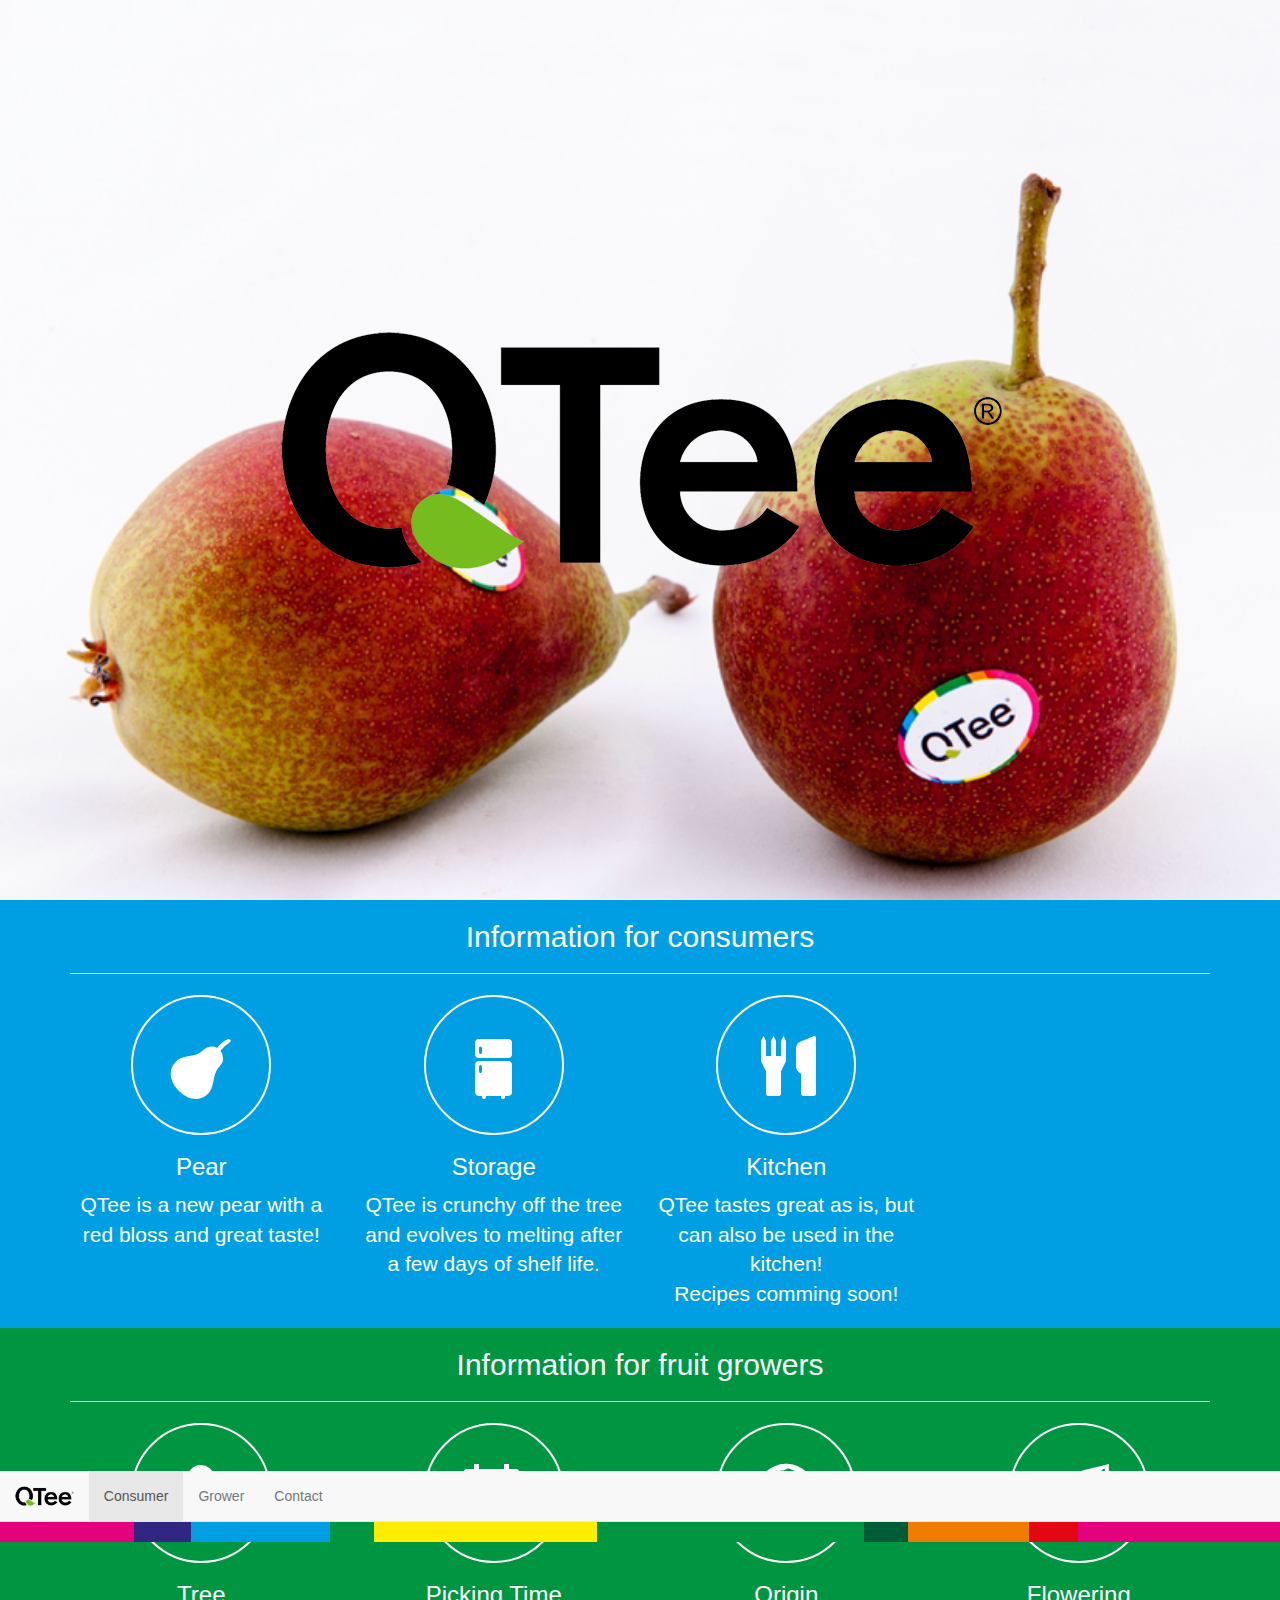
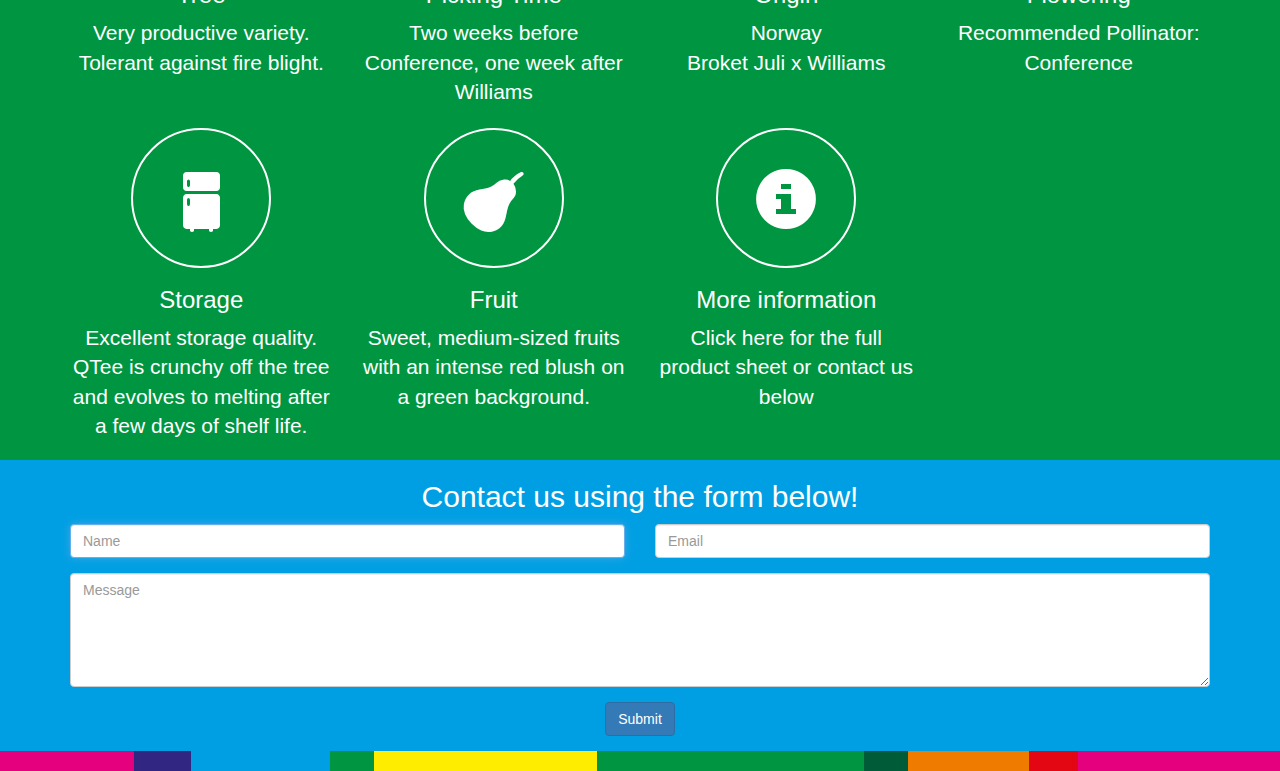
==== test/index.html @ e8cf4b95 "New site test" ====
<!DOCTYPE html>
<html lang="en">
<head>
	<meta charset="utf-8">
	<meta http-equiv="X-UA-Compatible" content="IE=edge">
	<meta name="viewport" content="width=device-width, initial-scale=1">
	<title>QTee</title>

	<!-- Bootstrap -->
	<link href="assets/bootstrap/dist/css/bootstrap.min.css" rel="stylesheet">
	
	<link rel="stylesheet" href="assets/whhg-font/css/whhg.css">
	<link href="assets/css/test.css" rel="stylesheet">

	<!-- HTML5 shim and Respond.js for IE8 support of HTML5 elements and media queries -->
	<!-- WARNING: Respond.js doesn't work if you view the page via file:// -->
	<!--[if lt IE 9]>
	<script src="https://oss.maxcdn.com/html5shiv/3.7.2/html5shiv.min.js"></script>
	<script src="https://oss.maxcdn.com/respond/1.4.2/respond.min.js"></script>
	<![endif]-->
</head>
<body>
  
    <div class="container-fluid">
		<div class="row">
			<nav class="navbar navbar-default navbar-fixed-top" role="navigation">
				<div class="container-fluid">
					<div class="navbar-header">
						<button type="button" class="navbar-toggle collapsed" data-toggle="collapse" data-target="#bs-example-navbar-collapse-1">
							<span class="sr-only">Toggle navigation</span>
							<span class="icon-bar"></span>
							<span class="icon-bar"></span>
							<span class="icon-bar"></span>
						</button>
						<a class="navbar-brand" href="#">
							<img alt="Brand" height="20" src="assets/img/logo-small.png">
						</a>
					</div>
					<div class="collapse navbar-collapse" id="bs-example-navbar-collapse-1">
						<ul class="nav navbar-nav">
							<li class="active"><a href="#Consumer">Consumer<span class="sr-only">(current)</span></a></li>
							<li><a href="#Grower">Grower</a></li>
							<li><a href="#contact">Contact</a></li>
						</ul>
					<div>
				</div>
			</nav>
		</div>
	</div>
	
	<div class="qtee-colors top navbar-fixed-top"></div>
	
	<!-- HOME Section -->
	<div id="home" class="home">
		<div class="text-vcenter">
			<img src="assets/img/logo-med.png" id="qtee-logo" class="img-responsive" alt="Responsive image">
			<!--<h3>lorem ipsum</h3>-->
			<!--<a href="#about" class="btn btn-default btn-lg">Continue</a>-->
		</div>
	</div>
	<!-- /HOME Section -->
	
	<!-- CONSUMER Section -->
	<div id="Consumer" class="pad-section">
		<div class="container">
			<h2 class="text-center">Information for consumers</h2> <hr>
			<div class="row text-center">
				<div class="col-sm-3 col-xs-6">
					<i class="glyphicon icon-pear"></i>
					<h3>Pear</h3>
					<p class="lead">
						QTee is a new pear with a red bloss and great taste!
					</p>
				</div>
				<div class="col-sm-3 col-xs-6">
					<i class="glyphicon icon-fridge"></i>
					<h3>Storage</h3>
					<p class="lead">
						QTee is crunchy off the tree and evolves to melting after a few days of shelf life.
					</p>
				</div>
				<div class="col-sm-3 col-xs-6">
					<i class="glyphicon glyphicon-cutlery"></i>
					<h3>Kitchen</h3>
					<p class="lead">
						QTee tastes great as is, but can also be used in the kitchen!<br>
						Recipes comming soon!
					</p>
				</div>
			</div>
		</div>
	</div>

	<!-- /CONSUMER Section -->
	
	<!-- GROWER Section -->
	<div id="Grower" class="pad-section">
		<div class="container">
			<h2 class="text-center">Information for fruit growers</h2> <hr>
			<div class="row text-center">
				<div class="col-sm-3 col-xs-6">
					<i class="glyphicon glyphicon-tree-deciduous"></i>
					<h3>Tree</h3>
					<p class="lead">
						Very productive variety.<br>
						Tolerant against fire blight.
					</p>
				</div>
				<div class="col-sm-3 col-xs-6">
					<i class="glyphicon glyphicon-calendar"></i>
					<h3>Picking Time</h3>
					<p class="lead">Two weeks before Conference, one week after Williams</p>
				</div>
				<div class="col-sm-3 col-xs-6">
					<i class="glyphicon glyphicon-globe"></i>
					<h3>Origin</h3>
					<p class="lead">Norway<br>Broket Juli x Williams</p>		
				</div>
				<div class="col-sm-3 col-xs-6">
					<i class="glyphicon glyphicon-leaf"></i>
					<h3>Flowering</h3>
					<p class="lead">Recommended Pollinator: Conference</p>
				</div>
			</div>
			<div class="row text-center">
				<div class="col-sm-3 col-xs-6">
					<i class="glyphicon icon-fridge"></i>
					<h3>Storage</h3>
					<p class="lead">
						Excellent storage quality.<br>
						QTee is crunchy off the tree and evolves to melting after a few days of shelf life.
					</p>
				</div>
				<div class="col-sm-3 col-xs-6">
					<i class="glyphicon icon-pear"></i>
					<h3>Fruit</h3>
					<p class="lead">
						Sweet, medium-sized fruits with an intense red blush on a green background.
					</p>
				</div>
				<a class="link" href="http://www.abcz-group.com/en/trans/catalogue/fichiers-joints/3261-celina-pear-early-red-blushed-variety-carolus-grard.pdf">
				<div class="col-sm-3 col-xs-6">
					<i class="glyphicon glyphicon-info-sign"></i>
					<h3>More information</h3>
					<p class="lead">
						Click here for the full product sheet or contact us below	
					</p>
				</div>
				</a>
			</div>
		</div>
	</div>
	<!-- /GROWER Section -->
	
	<!-- CONTACT Section -->
	<div id="contact" class="pad-section">
		<div class="container">
			<h2 class="text-center">Contact us using the form below!</h2>
			<div class="row">
				<div class="col-sm-12 text-center">
				</div>
			</div>
			<div class="row">
				<div class="col-sm-6 form-group">
					<input class="form-control" id="name" name="name" placeholder="Name" type="text" required autofocus />
				</div>
				<div class="col-sm-6 form-group" >
					<input class="form-control" id="email" name="email" placeholder="Email" type="email" required />
				</div>
			</div>
			<div class="row">
				<div class="col-sm-12 text-center form-group">
					<textarea class="form-control" id="message" name="message" placeholder="Message" rows="5"></textarea>
				</div>	
			</div>
			<div class="row">
				<div class="col-md-12 text-center form-group">
					<button class="btn btn-primary" type="submit">Submit</button>
				</div>
			</div>
		</div>
	</div>
	<!-- /CONTACT Section -->

	
	<div class="qtee-colors"></div>
	<!-- jQuery (necessary for Bootstrap's JavaScript plugins) -->
	<script src="https://ajax.googleapis.com/ajax/libs/jquery/1.11.1/jquery.min.js"></script>
	<!-- Include all compiled plugins (below), or include individual files as needed -->
	<script src="assets/bootstrap/dist/js/bootstrap.min.js"></script>
</body>
</html>
---- test/assets/whhg-font/css/whhg.css ----
@font-face {
    font-family: 'WebHostingHub-Glyphs';
    src: url('../font/webhostinghub-glyphs.eot');
    src: url('../font/webhostinghub-glyphs.eot?#iefix') format('embedded-opentype'),
         url('../font/webhostinghub-glyphs.ttf') format('truetype');
    font-weight: normal;
    font-style: normal;
    -moz-font-feature-settings: "calt=0,liga=0";
}
[class^="icon-"], [class*=" icon-"] {font-family:'WebHostingHub-Glyphs';background:none;width:auto;height:auto;font-style:normal}
.icon-aaabattery:before{content:'\f413'}
.icon-abacus:before{content:'\f261'}
.icon-accountfilter:before{content:'\f05e'}
.icon-acsource:before{content:'\f3ea'}
.icon-addfriend:before{content:'\f3da'}
.icon-address:before{content:'\f08f'}
.icon-addshape:before{content:'\f1fd'}
.icon-addtocart:before{content:'\f394'}
.icon-addtolist:before{content:'\f2ac'}
.icon-adjust:before{content:'\f484'}
.icon-adobe:before{content:'\f1c9'}
.icon-ads-bilboard:before{content:'\f082'}
.icon-affiliate:before{content:'\f01e'}
.icon-ajax:before{content:'\f06f'}
.icon-alarm:before{content:'\f233'}
.icon-alarmalt:before{content:'\f23d'}
.icon-album-cover:before{content:'\f19f'}
.icon-alertalt:before{content:'\f2b4'}
.icon-alertpay:before{content:'\f269'}
.icon-algorhythm:before{content:'\f0b8'}
.icon-alienship:before{content:'\f41f'}
.icon-alienware:before{content:'\f3be'}
.icon-align-center:before{content:'\f1d9'}
.icon-align-justify:before{content:'\f1da'}
.icon-align-left:before{content:'\f1d7'}
.icon-align-right:before{content:'\f1d8'}
.icon-alignbottomedge:before{content:'\f1d3'}
.icon-alignhorizontalcenter:before{content:'\f1d2'}
.icon-alignleftedge:before{content:'\f1d6'}
.icon-alignrightedge:before{content:'\f1d5'}
.icon-aligntopedge:before{content:'\f1d4'}
.icon-alignverticalcenter:before{content:'\f1d1'}
.icon-amd:before{content:'\f020'}
.icon-analogdown:before{content:'\f2cb'}
.icon-analogleft:before{content:'\f2c8'}
.icon-analogright:before{content:'\f2c9'}
.icon-analogup:before{content:'\f2ca'}
.icon-analytics-piechart:before{content:'\f000'}
.icon-analyticsalt-piechartalt:before{content:'\f001'}
.icon-anchor-port:before{content:'\f21d'}
.icon-android:before{content:'\f12a'}
.icon-angrybirds:before{content:'\f3c1'}
.icon-antenna:before{content:'\f3ec'}
.icon-apache-feather:before{content:'\f056'}
.icon-aperture:before{content:'\f356'}
.icon-appointment-agenda:before{content:'\f26c'}
.icon-archive:before{content:'\f171'}
.icon-arrow-down:before{content:'\f2fe'}
.icon-arrow-left:before{content:'\f305'}
.icon-arrow-right:before{content:'\f304'}
.icon-arrow-up:before{content:'\f301'}
.icon-asterisk:before{content:'\f317'}
.icon-asteriskalt:before{content:'\002a'}
.icon-at:before{content:'\40'}
.icon-atari:before{content:'\f3b9'}
.icon-authentication-keyalt:before{content:'\f051'}
.icon-automobile-car:before{content:'\f239'}
.icon-autorespond:before{content:'\f08e'}
.icon-avatar:before{content:'\f15a'}
.icon-avataralt:before{content:'\f161'}
.icon-avengers:before{content:'\f342'}
.icon-awstats:before{content:'\f04c'}
.icon-axe:before{content:'\f2ef'}
.icon-backup-vault:before{content:'\f004'}
.icon-backupalt-vaultalt:before{content:'\f005'}
.icon-backupwizard:before{content:'\f05f'}
.icon-backward:before{content:'\f183'}
.icon-bag:before{content:'\f234'}
.icon-baloon:before{content:'\f405'}
.icon-ban-circle:before{content:'\f313'}
.icon-banana:before{content:'\f3f4'}
.icon-bandwidth:before{content:'\f006'}
.icon-bank:before{content:'\f262'}
.icon-barchart:before{content:'\f02f'}
.icon-barchartalt:before{content:'\f07d'}
.icon-barcode:before{content:'\f276'}
.icon-basecamp:before{content:'\f160'}
.icon-basketball:before{content:'\f2e9'}
.icon-bat:before{content:'\f3d3'}
.icon-batman:before{content:'\f348'}
.icon-batteryaltcharging:before{content:'\f104'}
.icon-batteryaltfull:before{content:'\f101'}
.icon-batteryaltsixty:before{content:'\f102'}
.icon-batteryaltthird:before{content:'\f103'}
.icon-batterycharged:before{content:'\f0f4'}
.icon-batterycharging:before{content:'\f0f3'}
.icon-batteryeighty:before{content:'\f0f9'}
.icon-batteryempty:before{content:'\f0f5'}
.icon-batteryforty:before{content:'\f0f7'}
.icon-batteryfull:before{content:'\f0fa'}
.icon-batterysixty:before{content:'\f0f8'}
.icon-batterytwenty:before{content:'\f0f6'}
.icon-bed:before{content:'\f2b9'}
.icon-beer:before{content:'\f244'}
.icon-bell:before{content:'\2407'}
.icon-bigger:before{content:'\f30a'}
.icon-bill:before{content:'\f278'}
.icon-binary:before{content:'\f087'}
.icon-binoculars-searchalt:before{content:'\f2a0'}
.icon-birdhouse:before{content:'\f390'}
.icon-birthday:before{content:'\f36b'}
.icon-bishop:before{content:'\f2f9'}
.icon-blackberry:before{content:'\f421'}
.icon-blankstare:before{content:'\f13e'}
.icon-blogger-blog:before{content:'\f167'}
.icon-bluetooth:before{content:'\f12b'}
.icon-bluetoothconnected:before{content:'\f386'}
.icon-boardgame:before{content:'\f2d9'}
.icon-boat:before{content:'\f21a'}
.icon-bold:before{content:'\f1f4'}
.icon-bomb:before{content:'\f2dc'}
.icon-bone:before{content:'\f35f'}
.icon-book:before{content:'\f1ba'}
.icon-bookmark:before{content:'\f143'}
.icon-boombox:before{content:'\f195'}
.icon-bottle:before{content:'\f361'}
.icon-bow:before{content:'\f2ee'}
.icon-bowling:before{content:'\f2f3'}
.icon-bowlingpins:before{content:'\f3d2'}
.icon-bowtie:before{content:'\f37f'}
.icon-boxtrapper-mousetrap:before{content:'\f046'}
.icon-braces:before{content:'\f0b4'}
.icon-braille0:before{content:'\f44b'}
.icon-braille1:before{content:'\f44c'}
.icon-braille2:before{content:'\f44d'}
.icon-braille3:before{content:'\f44e'}
.icon-braille4:before{content:'\f44f'}
.icon-braille5:before{content:'\f450'}
.icon-braille6:before{content:'\f451'}
.icon-braille7:before{content:'\f452'}
.icon-braille8:before{content:'\f453'}
.icon-braille9:before{content:'\f454'}
.icon-braillea:before{content:'\f431'}
.icon-brailleb:before{content:'\f432'}
.icon-braillec:before{content:'\f433'}
.icon-brailled:before{content:'\f434'}
.icon-braillee:before{content:'\f435'}
.icon-braillef:before{content:'\f436'}
.icon-brailleg:before{content:'\f437'}
.icon-brailleh:before{content:'\f438'}
.icon-braillei:before{content:'\f439'}
.icon-braillej:before{content:'\f43a'}
.icon-braillek:before{content:'\f43b'}
.icon-braillel:before{content:'\f43c'}
.icon-braillem:before{content:'\f43d'}
.icon-braillen:before{content:'\f43e'}
.icon-brailleo:before{content:'\f43f'}
.icon-braillep:before{content:'\f440'}
.icon-brailleq:before{content:'\f441'}
.icon-brailler:before{content:'\f442'}
.icon-brailles:before{content:'\f443'}
.icon-braillespace:before{content:'\f455'}
.icon-braillet:before{content:'\f444'}
.icon-brailleu:before{content:'\f445'}
.icon-braillev:before{content:'\f446'}
.icon-braillew:before{content:'\f447'}
.icon-braillex:before{content:'\f448'}
.icon-brailley:before{content:'\f449'}
.icon-braillez:before{content:'\f44a'}
.icon-brain:before{content:'\f3e3'}
.icon-bread:before{content:'\f42f'}
.icon-breakable:before{content:'\f41c'}
.icon-briefcase:before{content:'\f25e'}
.icon-briefcasethree:before{content:'\f25f'}
.icon-briefcasetwo:before{content:'\f0a2'}
.icon-brightness:before{content:'\f10a'}
.icon-brightnessfull:before{content:'\f10b'}
.icon-brightnesshalf:before{content:'\f10c'}
.icon-broom:before{content:'\f40a'}
.icon-browser:before{content:'\f159'}
.icon-brush:before{content:'\f1b8'}
.icon-bucket:before{content:'\f1b5'}
.icon-bug:before{content:'\f0a7'}
.icon-bullhorn:before{content:'\f287'}
.icon-bus:before{content:'\f241'}
.icon-businesscardalt:before{content:'\f137'}
.icon-buttona:before{content:'\f2bf'}
.icon-buttonb:before{content:'\f2c0'}
.icon-buttonx:before{content:'\f2c1'}
.icon-buttony:before{content:'\f2c2'}
.icon-cactus-desert:before{content:'\f22c'}
.icon-calculator:before{content:'\f258'}
.icon-calculatoralt:before{content:'\f265'}
.icon-calendar:before{content:'\f20f'}
.icon-calendaralt-cronjobs:before{content:'\f0a1'}
.icon-camera:before{content:'\f19b'}
.icon-candle:before{content:'\f29a'}
.icon-candy:before{content:'\f42d'}
.icon-candycane:before{content:'\f37d'}
.icon-cannon:before{content:'\f401'}
.icon-canvas:before{content:'\f1c8'}
.icon-canvasrulers:before{content:'\f205'}
.icon-capacitator:before{content:'\f3e8'}
.icon-capslock:before{content:'\21ea'}
.icon-captainamerica:before{content:'\f341'}
.icon-carrot:before{content:'\f3f2'}
.icon-cashregister:before{content:'\f26e'}
.icon-cassette:before{content:'\f377'}
.icon-cd-dvd:before{content:'\f0cd'}
.icon-certificate:before{content:'\f277'}
.icon-certificatealt:before{content:'\f058'}
.icon-certificatethree:before{content:'\f059'}
.icon-cgi:before{content:'\f086'}
.icon-cgicenter:before{content:'\f079'}
.icon-chair:before{content:'\2441'}
.icon-chat:before{content:'\f162'}
.icon-check:before{content:'\f310'}
.icon-checkboxalt:before{content:'\f311'}
.icon-checkin:before{content:'\f223'}
.icon-checkinalt:before{content:'\f227'}
.icon-chef:before{content:'\f3ce'}
.icon-cherry:before{content:'\f35d'}
.icon-chevron-down:before{content:'\f48b'}
.icon-chevron-left:before{content:'\f489'}
.icon-chevron-right:before{content:'\f488'}
.icon-chevron-up:before{content:'\f48a'}
.icon-chevrons:before{content:'\f0b5'}
.icon-chicken:before{content:'\f359'}
.icon-chocolate:before{content:'\f367'}
.icon-christiancross:before{content:'\f40f'}
.icon-christmastree:before{content:'\f37b'}
.icon-chrome:before{content:'\f14e'}
.icon-cigarette:before{content:'\f229'}
.icon-circle-arrow-down:before{content:'\f475'}
.icon-circle-arrow-left:before{content:'\f472'}
.icon-circle-arrow-right:before{content:'\f473'}
.icon-circle-arrow-up:before{content:'\f474'}
.icon-circleadd:before{content:'\f0d1'}
.icon-circledelete:before{content:'\f0d2'}
.icon-circledown:before{content:'\f3c7'}
.icon-circleleft:before{content:'\f3c6'}
.icon-circleright:before{content:'\f3c9'}
.icon-circleselect:before{content:'\f0d3'}
.icon-circleselection:before{content:'\f1b1'}
.icon-circleup:before{content:'\f3c8'}
.icon-clearformatting:before{content:'\f1e7'}
.icon-clipboard-paste:before{content:'\f0cb'}
.icon-clockalt-timealt:before{content:'\f22b'}
.icon-closetab:before{content:'\f170'}
.icon-closewindow:before{content:'\f16e'}
.icon-cloud:before{content:'\f0b9'}
.icon-clouddownload:before{content:'\f0bb'}
.icon-cloudhosting:before{content:'\f007'}
.icon-cloudsync:before{content:'\f0bc'}
.icon-cloudupload:before{content:'\f0ba'}
.icon-clubs:before{content:'\f2f6'}
.icon-cmd:before{content:'\f33a'}
.icon-cms:before{content:'\f036'}
.icon-cmsmadesimple:before{content:'\f0b0'}
.icon-codeigniter:before{content:'\f077'}
.icon-coffee:before{content:'\f235'}
.icon-coffeebean:before{content:'\f366'}
.icon-cog:before{content:'\f00f'}
.icon-colocation:before{content:'\f024'}
.icon-colocationalt:before{content:'\f023'}
.icon-colors:before{content:'\f1e6'}
.icon-comment:before{content:'\f12c'}
.icon-commentout:before{content:'\f080'}
.icon-commentround:before{content:'\f155'}
.icon-commentroundempty:before{content:'\f156'}
.icon-commentroundtyping:before{content:'\f157'}
.icon-commentroundtypingempty:before{content:'\f158'}
.icon-commenttyping:before{content:'\f12d'}
.icon-compass:before{content:'\263c'}
.icon-concretefive:before{content:'\f0af'}
.icon-contact-businesscard:before{content:'\f040'}
.icon-controllernes:before{content:'\f2d2'}
.icon-controllerps:before{content:'\f2d1'}
.icon-controllersnes:before{content:'\f2d3'}
.icon-controlpanel:before{content:'\f008'}
.icon-controlpanelalt:before{content:'\f009'}
.icon-cooling:before{content:'\f00a'}
.icon-coppermine:before{content:'\f0a4'}
.icon-copy:before{content:'\f0c9'}
.icon-copyright:before{content:'\00a9'}
.icon-coupon:before{content:'\f254'}
.icon-cpanel:before{content:'\f072'}
.icon-cplusplus:before{content:'\f0b1'}
.icon-cpu-processor:before{content:'\f002'}
.icon-cpualt-processoralt:before{content:'\f003'}
.icon-crayon:before{content:'\f383'}
.icon-createfile:before{content:'\f0c6'}
.icon-createfolder:before{content:'\f0da'}
.icon-creativecommons:before{content:'\f1fc'}
.icon-creditcard:before{content:'\f279'}
.icon-cricket:before{content:'\f418'}
.icon-croisant:before{content:'\f29f'}
.icon-crop:before{content:'\f1af'}
.icon-crown:before{content:'\f28f'}
.icon-csharp:before{content:'\f0b2'}
.icon-cssthree:before{content:'\f06a'}
.icon-cup-coffeealt:before{content:'\f24b'}
.icon-cupcake:before{content:'\f35b'}
.icon-curling:before{content:'\f3d7'}
.icon-cursor:before{content:'\f0dc'}
.icon-cut-scissors:before{content:'\f0ca'}
.icon-dagger:before{content:'\2020'}
.icon-danger:before{content:'\f415'}
.icon-dart:before{content:'\f3d4'}
.icon-darthvader:before{content:'\f34a'}
.icon-database:before{content:'\f00b'}
.icon-databaseadd:before{content:'\f00c'}
.icon-databasedelete:before{content:'\f00d'}
.icon-davidstar:before{content:'\f40e'}
.icon-dcsource:before{content:'\f3e9'}
.icon-dedicatedserver:before{content:'\f00e'}
.icon-deletefile:before{content:'\f0c7'}
.icon-deletefolder:before{content:'\f0db'}
.icon-delicious:before{content:'\f152'}
.icon-designcontest:before{content:'\f351'}
.icon-desklamp:before{content:'\f412'}
.icon-dialpad:before{content:'\f399'}
.icon-diamond:before{content:'\2666'}
.icon-diamonds:before{content:'\f2f7'}
.icon-die-dice:before{content:'\f2d8'}
.icon-diefive:before{content:'\f3fb'}
.icon-diefour:before{content:'\f3fa'}
.icon-dieone:before{content:'\f3f7'}
.icon-diesix:before{content:'\f3fc'}
.icon-diethree:before{content:'\f3f9'}
.icon-dietwo:before{content:'\f3f8'}
.icon-diode:before{content:'\f3e7'}
.icon-director:before{content:'\f2ae'}
.icon-diskspace:before{content:'\f096'}
.icon-distributehorizontalcenters:before{content:'\f1dc'}
.icon-distributeverticalcenters:before{content:'\f1db'}
.icon-divide:before{content:'\00f7'}
.icon-dna:before{content:'\f409'}
.icon-dnszone:before{content:'\f07f'}
.icon-document:before{content:'\f0c2'}
.icon-doghouse:before{content:'\f38f'}
.icon-dollar:before{content:'\24'}
.icon-dollaralt:before{content:'\f259'}
.icon-dolphinsoftware:before{content:'\f064'}
.icon-domain:before{content:'\f01d'}
.icon-domainaddon:before{content:'\f053'}
.icon-domino:before{content:'\f3d5'}
.icon-donut:before{content:'\f3ca'}
.icon-downleft:before{content:'\f2ff'}
.icon-download:before{content:'\f47b'}
.icon-download-alt:before{content:'\f11a'}
.icon-downright:before{content:'\f300'}
.icon-draft:before{content:'\f172'}
.icon-dreamweaver:before{content:'\f1d0'}
.icon-dribbble:before{content:'\f14c'}
.icon-dropmenu:before{content:'\f0a5'}
.icon-drupal:before{content:'\f075'}
.icon-drwho:before{content:'\f3c0'}
.icon-edit:before{content:'\f47c'}
.icon-editalt:before{content:'\f0f2'}
.icon-egg:before{content:'\f407'}
.icon-eightball:before{content:'\f36e'}
.icon-eject:before{content:'\f199'}
.icon-elipse:before{content:'\f1bc'}
.icon-emailalt:before{content:'\f136'}
.icon-emailexport:before{content:'\f176'}
.icon-emailforward:before{content:'\f175'}
.icon-emailforwarders:before{content:'\f049'}
.icon-emailimport:before{content:'\f177'}
.icon-emailrefresh:before{content:'\f174'}
.icon-emailtrace:before{content:'\f091'}
.icon-emergency:before{content:'\f246'}
.icon-emptycart:before{content:'\f395'}
.icon-enter:before{content:'\f323'}
.icon-envelope:before{content:'\f028'}
.icon-equalizer:before{content:'\f18e'}
.icon-equalizeralt:before{content:'\f18f'}
.icon-equals:before{content:'\f30c'}
.icon-eraser:before{content:'\f1f1'}
.icon-erroralt:before{content:'\f05a'}
.icon-euro:before{content:'\20ac'}
.icon-euroalt:before{content:'\f25a'}
.icon-evernote:before{content:'\f17c'}
.icon-exchange-currency:before{content:'\f26b'}
.icon-exclamation-sign:before{content:'\f04a'}
.icon-excludeshape:before{content:'\f200'}
.icon-exit:before{content:'\f324'}
.icon-explorerwindow:before{content:'\f0d9'}
.icon-exportfile:before{content:'\f32f'}
.icon-exposure:before{content:'\f1de'}
.icon-extinguisher:before{content:'\f2b7'}
.icon-eye-close:before{content:'\f481'}
.icon-eye-open:before{content:'\f2b5'}
.icon-eye-view:before{content:'\f280'}
.icon-eyedropper:before{content:'\f1ad'}
.icon-facebook:before{content:'\f140'}
.icon-facebookalt:before{content:'\f14b'}
.icon-facetime-video:before{content:'\f19c'}
.icon-factory:before{content:'\f27a'}
.icon-fantastico:before{content:'\f0ae'}
.icon-faq:before{content:'\f099'}
.icon-fast-backward:before{content:'\f47e'}
.icon-fast-forward:before{content:'\f47f'}
.icon-fastdown:before{content:'\f31d'}
.icon-fastleft:before{content:'\f31a'}
.icon-fastright:before{content:'\f31b'}
.icon-fastup:before{content:'\f31c'}
.icon-favoritefile:before{content:'\f381'}
.icon-favoritefolder:before{content:'\f382'}
.icon-featheralt-write:before{content:'\f1c5'}
.icon-fedora:before{content:'\f3f1'}
.icon-fence:before{content:'\f2af'}
.icon-file:before{content:'\f0d6'}
.icon-film:before{content:'\f19d'}
.icon-filmstrip:before{content:'\f3ed'}
.icon-filter:before{content:'\f05c'}
.icon-finder:before{content:'\f398'}
.icon-fire:before{content:'\f27f'}
.icon-firefox:before{content:'\f420'}
.icon-firewall:before{content:'\f021'}
.icon-firewire:before{content:'\f0fc'}
.icon-firstaid:before{content:'\f2ba'}
.icon-fish:before{content:'\f35a'}
.icon-fishbone:before{content:'\f42b'}
.icon-flag:before{content:'\f487'}
.icon-flagalt:before{content:'\f232'}
.icon-flagtriangle:before{content:'\f20b'}
.icon-flash:before{content:'\f1cf'}
.icon-flashlight:before{content:'\f299'}
.icon-flashplayer:before{content:'\f070'}
.icon-flaskfull:before{content:'\f27e'}
.icon-flickr:before{content:'\f146'}
.icon-flower:before{content:'\f2a5'}
.icon-flowernew:before{content:'\f3a8'}
.icon-folder-close:before{content:'\f094'}
.icon-folder-open:before{content:'\f483'}
.icon-foldertree:before{content:'\f0f0'}
.icon-font:before{content:'\f1ae'}
.icon-foodtray:before{content:'\f3d0'}
.icon-football-soccer:before{content:'\f2eb'}
.icon-forbiddenalt:before{content:'\f314'}
.icon-forest-tree:before{content:'\f217'}
.icon-forestalt-treealt:before{content:'\f21c'}
.icon-fork:before{content:'\22d4'}
.icon-forklift:before{content:'\f29b'}
.icon-form:before{content:'\f08c'}
.icon-forrst:before{content:'\f14d'}
.icon-fort:before{content:'\f400'}
.icon-forward:before{content:'\f182'}
.icon-fourohfour:before{content:'\f09d'}
.icon-foursquare:before{content:'\f42a'}
.icon-freeway:before{content:'\f24a'}
.icon-fridge:before{content:'\f40d'}
.icon-fries:before{content:'\f36a'}
.icon-ftp:before{content:'\f029'}
.icon-ftpaccounts:before{content:'\f07b'}
.icon-ftpsession:before{content:'\f07c'}
.icon-fullscreen:before{content:'\f485'}
.icon-gameboy:before{content:'\f403'}
.icon-gamecursor:before{content:'\f2d0'}
.icon-gasstation:before{content:'\f216'}
.icon-gearfour:before{content:'\f3a7'}
.icon-ghost:before{content:'\f2da'}
.icon-gift:before{content:'\f260'}
.icon-github:before{content:'\f081'}
.icon-glass:before{content:'\f236'}
.icon-glasses:before{content:'\f295'}
.icon-glassesalt:before{content:'\f39d'}
.icon-globe:before{content:'\f01b'}
.icon-globealt:before{content:'\f36c'}
.icon-glue:before{content:'\f36d'}
.icon-gmail:before{content:'\f150'}
.icon-golf:before{content:'\f2f1'}
.icon-googledrive:before{content:'\f163'}
.icon-googleplus:before{content:'\f165'}
.icon-googlewallet:before{content:'\f270'}
.icon-gpsoff-gps:before{content:'\f21e'}
.icon-gpson:before{content:'\f21f'}
.icon-gpu-graphicscard:before{content:'\f108'}
.icon-gradient:before{content:'\2207'}
.icon-grails:before{content:'\f085'}
.icon-greenlantern:before{content:'\f340'}
.icon-greenlightbulb:before{content:'\f406'}
.icon-grooveshark:before{content:'\f3a2'}
.icon-groups-friends:before{content:'\f134'}
.icon-guitar:before{content:'\f19a'}
.icon-halflife:before{content:'\f3ba'}
.icon-halo:before{content:'\f3bb'}
.icon-hamburger:before{content:'\f2b3'}
.icon-hammer:before{content:'\f291'}
.icon-hand-down:before{content:'\f387'}
.icon-hand-left:before{content:'\f389'}
.icon-hand-right:before{content:'\f388'}
.icon-hand-up:before{content:'\f0dd'}
.icon-handcuffs:before{content:'\f393'}
.icon-handdrag:before{content:'\f0de'}
.icon-handtwofingers:before{content:'\f0df'}
.icon-hanger:before{content:'\f2ab'}
.icon-happy:before{content:'\f13c'}
.icon-harrypotter:before{content:'\f38b'}
.icon-hdd:before{content:'\f02a'}
.icon-hdtv:before{content:'\f1a0'}
.icon-headphones:before{content:'\f180'}
.icon-headphonesalt:before{content:'\f1a3'}
.icon-heart:before{content:'\f131'}
.icon-heartempty-love:before{content:'\f132'}
.icon-hearts:before{content:'\f2f4'}
.icon-helicopter:before{content:'\f3e4'}
.icon-hexagon-polygon:before{content:'\f1be'}
.icon-hockey:before{content:'\f3d9'}
.icon-home:before{content:'\21b8'}
.icon-homealt:before{content:'\f02b'}
.icon-hospital:before{content:'\f247'}
.icon-hotdog:before{content:'\f3cc'}
.icon-hotlinkprotection:before{content:'\f050'}
.icon-hourglassalt:before{content:'\f122'}
.icon-html:before{content:'\f068'}
.icon-htmlfive:before{content:'\f069'}
.icon-hydrant:before{content:'\f3ff'}
.icon-icecream:before{content:'\f2a4'}
.icon-icecreamalt:before{content:'\f289'}
.icon-illustrator:before{content:'\f1ce'}
.icon-imac:before{content:'\f0fb'}
.icon-images-gallery:before{content:'\f09f'}
.icon-importcontacts:before{content:'\f092'}
.icon-importfile:before{content:'\f32e'}
.icon-inbox:before{content:'\f17a'}
.icon-inboxalt:before{content:'\f178'}
.icon-incomingcall:before{content:'\f15d'}
.icon-indent-left:before{content:'\f1f2'}
.icon-indent-right:before{content:'\f1f3'}
.icon-indexmanager:before{content:'\f09e'}
.icon-infinity:before{content:'\221e'}
.icon-info-sign:before{content:'\f315'}
.icon-infographic:before{content:'\f336'}
.icon-ink:before{content:'\f3f6'}
.icon-inkpen:before{content:'\f1ac'}
.icon-insertbarchart:before{content:'\f1e5'}
.icon-insertpicture:before{content:'\f1e0'}
.icon-insertpicturecenter:before{content:'\f1e3'}
.icon-insertpictureleft:before{content:'\f1e1'}
.icon-insertpictureright:before{content:'\f1e2'}
.icon-insertpiechart:before{content:'\f1e4'}
.icon-instagram:before{content:'\f14a'}
.icon-install:before{content:'\f128'}
.icon-intel:before{content:'\f01f'}
.icon-intersection:before{content:'\2229'}
.icon-intersectshape:before{content:'\f1ff'}
.icon-invert:before{content:'\f1df'}
.icon-invoice:before{content:'\f3e5'}
.icon-ipcontrol:before{content:'\f08b'}
.icon-iphone:before{content:'\f0e6'}
.icon-ipod:before{content:'\f190'}
.icon-ironman:before{content:'\f349'}
.icon-islam:before{content:'\f410'}
.icon-island:before{content:'\f392'}
.icon-italic:before{content:'\f1f5'}
.icon-jar:before{content:'\f2b6'}
.icon-jason:before{content:'\f38c'}
.icon-java:before{content:'\f083'}
.icon-joomla:before{content:'\f073'}
.icon-joystickarcade:before{content:'\f2d4'}
.icon-joystickatari:before{content:'\f2d5'}
.icon-jquery:before{content:'\f06b'}
.icon-jqueryui:before{content:'\f06c'}
.icon-kerning:before{content:'\f1e9'}
.icon-key:before{content:'\f093'}
.icon-keyboard:before{content:'\f119'}
.icon-keyboardalt:before{content:'\f105'}
.icon-keyboarddelete:before{content:'\f3a6'}
.icon-kidney:before{content:'\f3e0'}
.icon-king:before{content:'\f2fc'}
.icon-knife:before{content:'\f214'}
.icon-knight:before{content:'\f2fb'}
.icon-knob:before{content:'\f376'}
.icon-lab-flask:before{content:'\f27d'}
.icon-lamp:before{content:'\f2b1'}
.icon-lan:before{content:'\f0ee'}
.icon-language:before{content:'\f042'}
.icon-laptop:before{content:'\f0d8'}
.icon-lasso:before{content:'\f396'}
.icon-lastfm:before{content:'\f3a3'}
.icon-laugh:before{content:'\f13f'}
.icon-law:before{content:'\f263'}
.icon-layers:before{content:'\f1ca'}
.icon-layersalt:before{content:'\f1cb'}
.icon-leaf:before{content:'\f039'}
.icon-leechprotect:before{content:'\f07e'}
.icon-legacyfilemanager:before{content:'\f095'}
.icon-lego:before{content:'\f370'}
.icon-lifeempty:before{content:'\f2e1'}
.icon-lifefull:before{content:'\f2e3'}
.icon-lifehacker:before{content:'\f380'}
.icon-lifehalf:before{content:'\f2e2'}
.icon-lifepreserver:before{content:'\f015'}
.icon-lightbulb-idea:before{content:'\f338'}
.icon-lighthouse:before{content:'\f3e6'}
.icon-lightning:before{content:'\f231'}
.icon-lightningalt:before{content:'\f2a8'}
.icon-line:before{content:'\f1bf'}
.icon-lineheight:before{content:'\f1c0'}
.icon-link:before{content:'\f022'}
.icon-linkalt:before{content:'\f333'}
.icon-linkedin:before{content:'\f166'}
.icon-linux:before{content:'\f01a'}
.icon-list:before{content:'\f111'}
.icon-list-alt:before{content:'\f480'}
.icon-liver:before{content:'\f3e2'}
.icon-loading-hourglass:before{content:'\f123'}
.icon-loadingalt:before{content:'\f339'}
.icon-lock:before{content:'\f0be'}
.icon-lockalt-keyhole:before{content:'\f0eb'}
.icon-lollypop:before{content:'\f3ee'}
.icon-lungs:before{content:'\f3df'}
.icon-macpro:before{content:'\f3a5'}
.icon-macro-plant:before{content:'\f1c6'}
.icon-magazine:before{content:'\f1ec'}
.icon-magento:before{content:'\f06e'}
.icon-magnet:before{content:'\f281'}
.icon-mailbox:before{content:'\f044'}
.icon-mailinglists:before{content:'\f090'}
.icon-man-male:before{content:'\f2a1'}
.icon-managedhosting:before{content:'\f038'}
.icon-map:before{content:'\f209'}
.icon-map-marker:before{content:'\f220'}
.icon-marker:before{content:'\f204'}
.icon-marvin:before{content:'\f3dd'}
.icon-mastercard:before{content:'\f266'}
.icon-maximize:before{content:'\f30f'}
.icon-medal:before{content:'\f2e5'}
.icon-medalbronze:before{content:'\f2e8'}
.icon-medalgold:before{content:'\f2e6'}
.icon-medalsilver:before{content:'\f2e7'}
.icon-mediarepeat:before{content:'\f187'}
.icon-men:before{content:'\f24c'}
.icon-menu:before{content:'\f127'}
.icon-merge:before{content:'\f334'}
.icon-mergecells:before{content:'\f327'}
.icon-mergeshapes:before{content:'\f201'}
.icon-metro-subway:before{content:'\f24f'}
.icon-metronome:before{content:'\f374'}
.icon-mickeymouse:before{content:'\f37a'}
.icon-microphone:before{content:'\f191'}
.icon-microscope:before{content:'\f283'}
.icon-microsd:before{content:'\f107'}
.icon-microwave:before{content:'\f42e'}
.icon-mimetype:before{content:'\f057'}
.icon-minimize:before{content:'\f30e'}
.icon-minus:before{content:'\2212'}
.icon-minus-sign:before{content:'\f477'}
.icon-missedcall:before{content:'\f15c'}
.icon-mobile:before{content:'\f0e8'}
.icon-moleskine:before{content:'\f1f0'}
.icon-money-cash:before{content:'\f27b'}
.icon-moneybag:before{content:'\f271'}
.icon-monitor:before{content:'\f0d5'}
.icon-monstersinc:before{content:'\f3bd'}
.icon-moon-night:before{content:'\f207'}
.icon-mouse:before{content:'\f0d4'}
.icon-mousealt:before{content:'\f126'}
.icon-move:before{content:'\f322'}
.icon-movieclapper:before{content:'\f193'}
.icon-moviereel:before{content:'\f17f'}
.icon-muffin:before{content:'\f363'}
.icon-mug:before{content:'\f24e'}
.icon-mushroom:before{content:'\f35e'}
.icon-music:before{content:'\f181'}
.icon-musicalt:before{content:'\f18d'}
.icon-mutealt:before{content:'\f0e5'}
.icon-mxentry:before{content:'\f07a'}
.icon-mybb:before{content:'\f065'}
.icon-myspace:before{content:'\f153'}
.icon-mysql-dolphin:before{content:'\f076'}
.icon-nail:before{content:'\f428'}
.icon-navigation:before{content:'\f23a'}
.icon-network:before{content:'\f0a6'}
.icon-networksignal:before{content:'\f3a9'}
.icon-news:before{content:'\f256'}
.icon-newtab:before{content:'\f16f'}
.icon-newwindow:before{content:'\f16d'}
.icon-next:before{content:'\f18a'}
.icon-nexus:before{content:'\f0e7'}
.icon-nintendods:before{content:'\f404'}
.icon-nodejs:before{content:'\f084'}
.icon-notes:before{content:'\f0d7'}
.icon-notificationbottom:before{content:'\f144'}
.icon-notificationtop:before{content:'\f145'}
.icon-nut:before{content:'\f427'}
.icon-off:before{content:'\f11d'}
.icon-office-building:before{content:'\f245'}
.icon-officechair:before{content:'\f26d'}
.icon-ok:before{content:'\2713'}
.icon-ok-circle:before{content:'\f471'}
.icon-ok-sign:before{content:'\f479'}
.icon-oneup:before{content:'\f3b7'}
.icon-oneupalt:before{content:'\f3b6'}
.icon-opencart:before{content:'\f060'}
.icon-opennewwindow:before{content:'\f332'}
.icon-orange:before{content:'\f29e'}
.icon-outbox:before{content:'\f179'}
.icon-outgoingcall:before{content:'\f15e'}
.icon-oxwall:before{content:'\f06d'}
.icon-pacman:before{content:'\f2db'}
.icon-pageback:before{content:'\f31e'}
.icon-pagebreak:before{content:'\f1cc'}
.icon-pageforward:before{content:'\f31f'}
.icon-pagesetup:before{content:'\f331'}
.icon-paintbrush:before{content:'\f1e8'}
.icon-paintroll:before{content:'\f1fa'}
.icon-palette-painting:before{content:'\f1b9'}
.icon-paperclip:before{content:'\f284'}
.icon-paperclipalt:before{content:'\f285'}
.icon-paperclipvertical:before{content:'\f286'}
.icon-paperplane:before{content:'\f296'}
.icon-parentheses:before{content:'\f3c4'}
.icon-parkeddomain:before{content:'\f055'}
.icon-password:before{content:'\f03e'}
.icon-passwordalt:before{content:'\f03f'}
.icon-pasta:before{content:'\f408'}
.icon-patch:before{content:'\f2a3'}
.icon-path:before{content:'\f169'}
.icon-pause:before{content:'\f186'}
.icon-paw-pet:before{content:'\f29d'}
.icon-pawn:before{content:'\f2f8'}
.icon-paypal:before{content:'\f267'}
.icon-peace:before{content:'\f2a7'}
.icon-pen:before{content:'\f1ee'}
.icon-pencil:before{content:'\f1b7'}
.icon-pepperoni:before{content:'\f364'}
.icon-percent:before{content:'\25'}
.icon-perl-camel:before{content:'\f0b6'}
.icon-perlalt:before{content:'\f0b7'}
.icon-phone-call:before{content:'\f14f'}
.icon-phonealt:before{content:'\f15b'}
.icon-phonebook:before{content:'\f149'}
.icon-phonebookalt:before{content:'\f135'}
.icon-phonemic:before{content:'\f391'}
.icon-phoneold:before{content:'\f148'}
.icon-photoshop:before{content:'\f1cd'}
.icon-php:before{content:'\f09c'}
.icon-phpbb:before{content:'\f063'}
.icon-phppear:before{content:'\f09b'}
.icon-piano:before{content:'\f19e'}
.icon-picture:before{content:'\22b7'}
.icon-pictureframe:before{content:'\f41e'}
.icon-piggybank:before{content:'\f257'}
.icon-pigpena:before{content:'\f456'}
.icon-pigpenb:before{content:'\f457'}
.icon-pigpenc:before{content:'\f458'}
.icon-pigpend:before{content:'\f459'}
.icon-pigpene:before{content:'\f45a'}
.icon-pigpenf:before{content:'\f45b'}
.icon-pigpeng:before{content:'\f45c'}
.icon-pigpenh:before{content:'\f45d'}
.icon-pigpeni:before{content:'\f45e'}
.icon-pigpenj:before{content:'\f45f'}
.icon-pigpenk:before{content:'\f460'}
.icon-pigpenl:before{content:'\f461'}
.icon-pigpenm:before{content:'\f462'}
.icon-pigpenn:before{content:'\f463'}
.icon-pigpeno:before{content:'\f464'}
.icon-pigpenp:before{content:'\f465'}
.icon-pigpenq:before{content:'\f466'}
.icon-pigpenr:before{content:'\f467'}
.icon-pigpens:before{content:'\f468'}
.icon-pigpent:before{content:'\f469'}
.icon-pigpenu:before{content:'\f46a'}
.icon-pigpenv:before{content:'\f46b'}
.icon-pigpenw:before{content:'\f46c'}
.icon-pigpenx:before{content:'\f46d'}
.icon-pigpeny:before{content:'\f46e'}
.icon-pigpenz:before{content:'\f46f'}
.icon-pilcrow:before{content:'\00b6'}
.icon-pill-antivirusalt:before{content:'\f0aa'}
.icon-pin:before{content:'\f20a'}
.icon-pipe:before{content:'\01c0'}
.icon-piwigo:before{content:'\f0ad'}
.icon-pizza:before{content:'\f35c'}
.icon-placeadd:before{content:'\f221'}
.icon-placealt:before{content:'\f224'}
.icon-placealtadd:before{content:'\f225'}
.icon-placealtdelete:before{content:'\f226'}
.icon-placedelete:before{content:'\f222'}
.icon-placeios:before{content:'\f20c'}
.icon-plane:before{content:'\f23e'}
.icon-plaque:before{content:'\f2b8'}
.icon-play:before{content:'\f184'}
.icon-play-circle:before{content:'\f17e'}
.icon-playstore:before{content:'\f255'}
.icon-playvideo:before{content:'\f03d'}
.icon-plug:before{content:'\f0ea'}
.icon-pluginalt:before{content:'\f098'}
.icon-plus:before{content:'\002b'}
.icon-plus-sign:before{content:'\f476'}
.icon-pocket:before{content:'\f16b'}
.icon-podcast:before{content:'\f1a2'}
.icon-podium-winner:before{content:'\f2d6'}
.icon-pokemon:before{content:'\f354'}
.icon-police:before{content:'\f2aa'}
.icon-polygonlasso:before{content:'\f397'}
.icon-post:before{content:'\f12e'}
.icon-postalt:before{content:'\f130'}
.icon-pound:before{content:'\f25b'}
.icon-poundalt:before{content:'\f25c'}
.icon-powerjack:before{content:'\f0fd'}
.icon-powerplug:before{content:'\f0ed'}
.icon-powerplugeu:before{content:'\f28b'}
.icon-powerplugus:before{content:'\f28c'}
.icon-presentation:before{content:'\f0c4'}
.icon-prestashop:before{content:'\f061'}
.icon-pretzel:before{content:'\f3cf'}
.icon-preview:before{content:'\f330'}
.icon-previous:before{content:'\f18b'}
.icon-print:before{content:'\f125'}
.icon-protecteddirectory:before{content:'\f04d'}
.icon-pscircle:before{content:'\f2bb'}
.icon-pscursor:before{content:'\f2c3'}
.icon-psdown:before{content:'\f2c6'}
.icon-psleft:before{content:'\f2c7'}
.icon-pslone:before{content:'\f2cc'}
.icon-psltwo:before{content:'\f2cd'}
.icon-psright:before{content:'\f2c5'}
.icon-psrone:before{content:'\f2ce'}
.icon-psrtwo:before{content:'\f2cf'}
.icon-pssquare:before{content:'\f2bc'}
.icon-pstriangle:before{content:'\f2bd'}
.icon-psup:before{content:'\f2c4'}
.icon-psx:before{content:'\f2be'}
.icon-pull:before{content:'\f089'}
.icon-punisher:before{content:'\f343'}
.icon-push:before{content:'\f088'}
.icon-puzzle-plugin:before{content:'\f0a0'}
.icon-python:before{content:'\f071'}
.icon-qrcode:before{content:'\f275'}
.icon-quake:before{content:'\f355'}
.icon-queen:before{content:'\f2fd'}
.icon-query:before{content:'\f08a'}
.icon-question-sign:before{content:'\f0a3'}
.icon-quote:before{content:'\f12f'}
.icon-quotedown:before{content:'\f329'}
.icon-quoteup:before{content:'\f328'}
.icon-raceflag:before{content:'\f38e'}
.icon-racquet:before{content:'\f2f2'}
.icon-radio:before{content:'\f1a1'}
.icon-radioactive:before{content:'\f282'}
.icon-radiobutton:before{content:'\f312'}
.icon-railroad:before{content:'\f248'}
.icon-rain:before{content:'\f22f'}
.icon-ram:before{content:'\f02c'}
.icon-random:before{content:'\f188'}
.icon-rar:before{content:'\f117'}
.icon-raspberry:before{content:'\f368'}
.icon-raspberrypi:before{content:'\f369'}
.icon-rawaccesslogs:before{content:'\f0c1'}
.icon-razor:before{content:'\f416'}
.icon-reademail:before{content:'\f173'}
.icon-record:before{content:'\f189'}
.icon-rectangle:before{content:'\25ad'}
.icon-recycle:before{content:'\f297'}
.icon-reddit:before{content:'\f154'}
.icon-redirect:before{content:'\f054'}
.icon-refresh:before{content:'\f078'}
.icon-reliability:before{content:'\f016'}
.icon-remote:before{content:'\f298'}
.icon-remove:before{content:'\00d7'}
.icon-remove-circle:before{content:'\f470'}
.icon-remove-sign:before{content:'\f478'}
.icon-removefriend:before{content:'\f3db'}
.icon-repeat:before{content:'\f32b'}
.icon-repeatone:before{content:'\f196'}
.icon-resellerhosting:before{content:'\f03a'}
.icon-residentevil:before{content:'\f350'}
.icon-resistor:before{content:'\f3eb'}
.icon-resize:before{content:'\f1ed'}
.icon-resize-full:before{content:'\f325'}
.icon-resize-horizontal:before{content:'\f318'}
.icon-resize-small:before{content:'\f326'}
.icon-resize-vertical:before{content:'\f319'}
.icon-restart:before{content:'\f11f'}
.icon-restaurantmenu:before{content:'\f362'}
.icon-restore:before{content:'\f30d'}
.icon-restricted:before{content:'\f0ab'}
.icon-retweet:before{content:'\f486'}
.icon-rim:before{content:'\f36f'}
.icon-ring:before{content:'\02da'}
.icon-road:before{content:'\f249'}
.icon-roadsign-roadsignright:before{content:'\f21b'}
.icon-roadsignleft:before{content:'\f240'}
.icon-robocop:before{content:'\f357'}
.icon-rocket-launch:before{content:'\f29c'}
.icon-rook:before{content:'\f2fa'}
.icon-root:before{content:'\f33c'}
.icon-rorschach:before{content:'\f358'}
.icon-rotateclockwise:before{content:'\f202'}
.icon-rotatecounterclockwise:before{content:'\f203'}
.icon-roundrectangle:before{content:'\f1bd'}
.icon-route:before{content:'\f402'}
.icon-router:before{content:'\f0e9'}
.icon-rss:before{content:'\f17b'}
.icon-rubberstamp:before{content:'\f274'}
.icon-ruby:before{content:'\f067'}
.icon-ruler:before{content:'\f1ef'}
.icon-sad:before{content:'\f13d'}
.icon-safetypin:before{content:'\f417'}
.icon-satellite:before{content:'\f38a'}
.icon-satellitedish-remotemysql:before{content:'\f0c0'}
.icon-save-floppy:before{content:'\f0c8'}
.icon-scales:before{content:'\f3fd'}
.icon-science-atom:before{content:'\f2b0'}
.icon-scope-scan:before{content:'\f212'}
.icon-scopealt:before{content:'\f237'}
.icon-screenshot:before{content:'\f109'}
.icon-screw:before{content:'\f426'}
.icon-screwdriver:before{content:'\f292'}
.icon-screwdriveralt:before{content:'\f293'}
.icon-script:before{content:'\f08d'}
.icon-sd:before{content:'\f106'}
.icon-search:before{content:'\f0c5'}
.icon-searchdocument:before{content:'\f419'}
.icon-searchfolder:before{content:'\f41a'}
.icon-security-shield:before{content:'\f02d'}
.icon-securityalt-shieldalt:before{content:'\f02e'}
.icon-selection-rectangleselection:before{content:'\f1b0'}
.icon-selectionadd:before{content:'\f1b2'}
.icon-selectionintersect:before{content:'\f1b4'}
.icon-selectionremove:before{content:'\f1b3'}
.icon-seo:before{content:'\f030'}
.icon-server:before{content:'\f026'}
.icon-servers:before{content:'\f027'}
.icon-settingsandroid:before{content:'\f309'}
.icon-settingsfour-gearsalt:before{content:'\f306'}
.icon-settingsthree-gears:before{content:'\f307'}
.icon-settingstwo-gearalt:before{content:'\f308'}
.icon-shades-sunglasses:before{content:'\f294'}
.icon-shapes:before{content:'\f1dd'}
.icon-share:before{content:'\f47d'}
.icon-share-alt:before{content:'\f16c'}
.icon-sharealt:before{content:'\f147'}
.icon-sharedfile:before{content:'\f0ef'}
.icon-sharedhosting:before{content:'\f037'}
.icon-sharethree:before{content:'\f414'}
.icon-sheriff:before{content:'\f2a9'}
.icon-shipping:before{content:'\f23f'}
.icon-shopping:before{content:'\f010'}
.icon-shopping-cart:before{content:'\f035'}
.icon-shoppingbag:before{content:'\f273'}
.icon-shortcut:before{content:'\f043'}
.icon-shovel:before{content:'\f290'}
.icon-shredder:before{content:'\f27c'}
.icon-shutdown:before{content:'\f11e'}
.icon-sidebar:before{content:'\f124'}
.icon-signal:before{content:'\f100'}
.icon-sim:before{content:'\f0e1'}
.icon-simalt:before{content:'\f121'}
.icon-skrill:before{content:'\f268'}
.icon-skull:before{content:'\f38d'}
.icon-skype:before{content:'\f141'}
.icon-skypeaway:before{content:'\f39f'}
.icon-skypebusy:before{content:'\f3a0'}
.icon-skypeoffline:before{content:'\f3a1'}
.icon-skypeonline:before{content:'\f39e'}
.icon-smaller:before{content:'\f30b'}
.icon-smf:before{content:'\f062'}
.icon-smile:before{content:'\263a'}
.icon-snow:before{content:'\f22e'}
.icon-snowman:before{content:'\f37c'}
.icon-socialnetwork:before{content:'\f03b'}
.icon-software:before{content:'\f09a'}
.icon-sortbynameascending-atoz:before{content:'\f1c2'}
.icon-sortbynamedescending-ztoa:before{content:'\f1c1'}
.icon-sortbysizeascending:before{content:'\f1c3'}
.icon-sortbysizedescending:before{content:'\f1c4'}
.icon-soundwave:before{content:'\f194'}
.icon-soup:before{content:'\f3d1'}
.icon-spaceinvaders:before{content:'\f352'}
.icon-spades:before{content:'\f2f5'}
.icon-spam:before{content:'\f047'}
.icon-spamalt:before{content:'\f048'}
.icon-spawn:before{content:'\f344'}
.icon-speaker:before{content:'\f372'}
.icon-speed:before{content:'\f40b'}
.icon-spider:before{content:'\f346'}
.icon-spiderman:before{content:'\f347'}
.icon-split:before{content:'\f335'}
.icon-spoon:before{content:'\f213'}
.icon-spray:before{content:'\f1c7'}
.icon-spreadsheet:before{content:'\f0c3'}
.icon-squareapp:before{content:'\f26f'}
.icon-squarebrackets:before{content:'\f0b3'}
.icon-ssh:before{content:'\f04e'}
.icon-sslmanager:before{content:'\f04f'}
.icon-stadium:before{content:'\f3d6'}
.icon-stamp:before{content:'\f242'}
.icon-stampalt:before{content:'\f243'}
.icon-star:before{content:'\f13a'}
.icon-star-empty:before{content:'\f13b'}
.icon-starempty:before{content:'\f2de'}
.icon-starfull:before{content:'\f2e0'}
.icon-starhalf:before{content:'\f2df'}
.icon-steak:before{content:'\f360'}
.icon-steam:before{content:'\f2dd'}
.icon-step-backward:before{content:'\f198'}
.icon-step-forward:before{content:'\f197'}
.icon-sticker:before{content:'\f3f5'}
.icon-stiletto:before{content:'\f429'}
.icon-stockdown:before{content:'\f252'}
.icon-stocks:before{content:'\f250'}
.icon-stockup:before{content:'\f251'}
.icon-stomach:before{content:'\f3e1'}
.icon-stop:before{content:'\f185'}
.icon-stopwatch:before{content:'\f219'}
.icon-storage-box:before{content:'\f011'}
.icon-storagealt-drawer:before{content:'\f012'}
.icon-store:before{content:'\f272'}
.icon-storm:before{content:'\f230'}
.icon-stove:before{content:'\f371'}
.icon-strawberry:before{content:'\f3f3'}
.icon-strikethrough:before{content:'\f1f7'}
.icon-student-school:before{content:'\f288'}
.icon-stumbleupon:before{content:'\f40c'}
.icon-subdomain:before{content:'\f052'}
.icon-submarine:before{content:'\f373'}
.icon-subscript:before{content:'\f1ea'}
.icon-subtractshape:before{content:'\f1fe'}
.icon-sum:before{content:'\f33b'}
.icon-sun-day:before{content:'\f206'}
.icon-sunnysideup:before{content:'\f365'}
.icon-superman:before{content:'\f33f'}
.icon-superscript:before{content:'\f1eb'}
.icon-support:before{content:'\f013'}
.icon-supportalt:before{content:'\f014'}
.icon-switch:before{content:'\f28a'}
.icon-switchoff:before{content:'\f32d'}
.icon-switchoffalt:before{content:'\f28e'}
.icon-switchon:before{content:'\f32c'}
.icon-switchonalt:before{content:'\f28d'}
.icon-sword:before{content:'\f2ed'}
.icon-sync:before{content:'\f0bd'}
.icon-syncalt:before{content:'\f11c'}
.icon-synckeeplocal:before{content:'\f33e'}
.icon-synckeepserver:before{content:'\f33d'}
.icon-syringe-antivirus:before{content:'\f0a9'}
.icon-tablet:before{content:'\f118'}
.icon-tabletennis-pingpong:before{content:'\f2f0'}
.icon-taco:before{content:'\f3cd'}
.icon-tag:before{content:'\f032'}
.icon-tagalt-pricealt:before{content:'\f264'}
.icon-tags:before{content:'\f482'}
.icon-tagvertical:before{content:'\f15f'}
.icon-tank:before{content:'\f423'}
.icon-target:before{content:'\f2a6'}
.icon-taskmanager-logprograms:before{content:'\f04b'}
.icon-tasks:before{content:'\f0e0'}
.icon-taxi:before{content:'\f3a4'}
.icon-tea:before{content:'\f3cb'}
.icon-teapot:before{content:'\f42c'}
.icon-telescope:before{content:'\f3ef'}
.icon-temperature-thermometer:before{content:'\f20d'}
.icon-temperaturealt-thermometeralt:before{content:'\f20e'}
.icon-tennis:before{content:'\f2ea'}
.icon-tent-camping:before{content:'\f215'}
.icon-terminal:before{content:'\f114'}
.icon-tethering:before{content:'\f0f1'}
.icon-tetrisone:before{content:'\f34b'}
.icon-tetristhree:before{content:'\f34d'}
.icon-tetristwo:before{content:'\f34c'}
.icon-text-height:before{content:'\f1f8'}
.icon-text-width:before{content:'\f1f9'}
.icon-th:before{content:'\f110'}
.icon-th-large:before{content:'\f112'}
.icon-th-list:before{content:'\f113'}
.icon-theather:before{content:'\f39c'}
.icon-theme-style:before{content:'\f041'}
.icon-thissideup:before{content:'\f41d'}
.icon-threecolumns:before{content:'\f1ab'}
.icon-thumbs-down:before{content:'\f139'}
.icon-thumbs-up:before{content:'\f138'}
.icon-ticket:before{content:'\f3dc'}
.icon-tictactoe:before{content:'\f39a'}
.icon-tie-business:before{content:'\2040'}
.icon-time:before{content:'\f210'}
.icon-timeline:before{content:'\f253'}
.icon-tint:before{content:'\f208'}
.icon-toast:before{content:'\f2ad'}
.icon-toiletpaper:before{content:'\f384'}
.icon-tooth:before{content:'\f3de'}
.icon-toothbrush:before{content:'\f385'}
.icon-tophat:before{content:'\f3f0'}
.icon-torigate:before{content:'\f411'}
.icon-touchpad:before{content:'\f115'}
.icon-trafficlight:before{content:'\f22a'}
.icon-transform:before{content:'\f1a6'}
.icon-trash:before{content:'\f0ce'}
.icon-trashempty:before{content:'\f0cf'}
.icon-trashfull:before{content:'\f0d0'}
.icon-travel:before{content:'\f422'}
.icon-treediagram:before{content:'\f0ec'}
.icon-treeornament:before{content:'\f37e'}
.icon-triangle:before{content:'\25b3'}
.icon-tron:before{content:'\f34f'}
.icon-trophy:before{content:'\f2d7'}
.icon-truck:before{content:'\f211'}
.icon-trumpet:before{content:'\f375'}
.icon-tumblr:before{content:'\f164'}
.icon-tv:before{content:'\f1a4'}
.icon-twitter:before{content:'\f16a'}
.icon-twocolumnsleft:before{content:'\f1a9'}
.icon-twocolumnsleftalt:before{content:'\f1aa'}
.icon-twocolumnsright:before{content:'\f1a7'}
.icon-twocolumnsrightalt:before{content:'\f1a8'}
.icon-ubuntu:before{content:'\f120'}
.icon-umbrella:before{content:'\f218'}
.icon-underline:before{content:'\f1f6'}
.icon-undo:before{content:'\f32a'}
.icon-unlock:before{content:'\f0bf'}
.icon-upleft:before{content:'\f302'}
.icon-upload:before{content:'\f47a'}
.icon-uploadalt:before{content:'\f11b'}
.icon-upright:before{content:'\f303'}
.icon-uptime:before{content:'\f017'}
.icon-usb:before{content:'\f10d'}
.icon-usbalt:before{content:'\f10e'}
.icon-usbplug:before{content:'\f10f'}
.icon-user:before{content:'\f133'}
.icon-userfilter:before{content:'\f05d'}
.icon-usfootball:before{content:'\f2ec'}
.icon-value-coins:before{content:'\f018'}
.icon-vector:before{content:'\f1b6'}
.icon-vendetta:before{content:'\f3c5'}
.icon-video:before{content:'\f17d'}
.icon-viking:before{content:'\f379'}
.icon-vimeo:before{content:'\f168'}
.icon-vinyl:before{content:'\f0cc'}
.icon-violin:before{content:'\f1a5'}
.icon-virus:before{content:'\f0a8'}
.icon-visa:before{content:'\f3c2'}
.icon-visitor:before{content:'\f097'}
.icon-vlc-cone:before{content:'\f192'}
.icon-voice:before{content:'\f18c'}
.icon-volume-down:before{content:'\f0e3'}
.icon-volume-off:before{content:'\f0e4'}
.icon-volume-up:before{content:'\f0e2'}
.icon-vps:before{content:'\f025'}
.icon-wacom:before{content:'\f1bb'}
.icon-walle:before{content:'\f3bc'}
.icon-wallet:before{content:'\e000'}
.icon-warcraft:before{content:'\f3bf'}
.icon-warmedal:before{content:'\f2e4'}
.icon-warning-sign:before{content:'\f316'}
.icon-washer:before{content:'\f39b'}
.icon-watch:before{content:'\f378'}
.icon-watertap-plumbing:before{content:'\f22d'}
.icon-wave-sea:before{content:'\f23c'}
.icon-wavealt-seaalt:before{content:'\f23b'}
.icon-webcam:before{content:'\f0fe'}
.icon-webcamalt:before{content:'\f129'}
.icon-webhostinghub:before{content:'\f031'}
.icon-webmail:before{content:'\f045'}
.icon-webpage:before{content:'\f033'}
.icon-webplatform:before{content:'\f3c3'}
.icon-websitealt:before{content:'\f01c'}
.icon-websitebuilder:before{content:'\f034'}
.icon-weight:before{content:'\f430'}
.icon-westernunion:before{content:'\f26a'}
.icon-wheel:before{content:'\f228'}
.icon-wheelchair:before{content:'\f3fe'}
.icon-whistle:before{content:'\f3d8'}
.icon-whmcs:before{content:'\f066'}
.icon-wifi:before{content:'\f0ff'}
.icon-wind:before{content:'\f41b'}
.icon-windleft:before{content:'\f424'}
.icon-windows:before{content:'\f019'}
.icon-windright:before{content:'\f425'}
.icon-wine:before{content:'\f238'}
.icon-wizard:before{content:'\f03c'}
.icon-wizardalt:before{content:'\f1fb'}
.icon-wizardhat:before{content:'\f337'}
.icon-woman-female:before{content:'\f2a2'}
.icon-women:before{content:'\f24d'}
.icon-wordpress:before{content:'\f074'}
.icon-wrench:before{content:'\f05b'}
.icon-wrenchalt:before{content:'\f2b2'}
.icon-xbox:before{content:'\f353'}
.icon-xmen:before{content:'\f345'}
.icon-yahoo:before{content:'\f151'}
.icon-yen:before{content:'\00a5'}
.icon-yenalt:before{content:'\f25d'}
.icon-yinyang:before{content:'\262f'}
.icon-youtube:before{content:'\f142'}
.icon-zelda:before{content:'\f3b8'}
.icon-zikula:before{content:'\f0ac'}
.icon-zip:before{content:'\f116'}
.icon-zodiac-aquarius:before{content:'\f3b4'}
.icon-zodiac-aries:before{content:'\f3aa'}
.icon-zodiac-cancer:before{content:'\f3ad'}
.icon-zodiac-capricorn:before{content:'\f3b3'}
.icon-zodiac-gemini:before{content:'\f3ac'}
.icon-zodiac-leo:before{content:'\f3ae'}
.icon-zodiac-libra:before{content:'\f3b0'}
.icon-zodiac-pisces:before{content:'\f3b5'}
.icon-zodiac-sagitarius:before{content:'\f3b2'}
.icon-zodiac-scorpio:before{content:'\f3b1'}
.icon-zodiac-taurus:before{content:'\f3ab'}
.icon-zodiac-virgo:before{content:'\f3af'}
.icon-zoom-in:before{content:'\f320'}
.icon-zoom-out:before{content:'\f321'}
.icon-vk:before{content:'\f34e'}
.icon-bitcoin:before{content:'\f584'}
.icon-rouble:before{content:'\f4ca'}
.icon-phpnuke:before{content:'\f48c'}
.icon-modx:before{content:'\f48d'}
.icon-eoneohseven:before{content:'\f48e'}
.icon-subrion:before{content:'\f48f'}
.icon-typothree:before{content:'\f490'}
.icon-tikiwiki:before{content:'\f491'}
.icon-pligg:before{content:'\f492'}
.icon-pyrocms:before{content:'\f493'}
.icon-mambo:before{content:'\f494'}
.icon-contao:before{content:'\f495'}
.icon-crackedegg:before{content:'\f496'}
.icon-coffeecupalt:before{content:'\f497'}
.icon-reademailalt:before{content:'\f498'}
.icon-train:before{content:'\f499'}
.icon-shoebox:before{content:'\f49a'}
.icon-bathtub:before{content:'\f49b'}
.icon-ninegag:before{content:'\f49c'}
.icon-pebble:before{content:'\f49d'}
.icon-musicthree:before{content:'\f49e'}
.icon-stairsup:before{content:'\f49f'}
.icon-stairsdown:before{content:'\f4a0'}
.icon-bookalt:before{content:'\f4a1'}
.icon-programclose:before{content:'\f4a2'}
.icon-programok:before{content:'\f4a3'}
.icon-splitalt:before{content:'\f4a4'}
.icon-solarsystem:before{content:'\f4a5'}
.icon-honeycomb:before{content:'\f4a6'}
.icon-tools:before{content:'\f4a7'}
.icon-xoops:before{content:'\f4a8'}
.icon-pixie:before{content:'\f4a9'}
.icon-dotclear:before{content:'\f4aa'}
.icon-impresscms:before{content:'\f4ab'}
.icon-saurus:before{content:'\f4ac'}
.icon-impresspages:before{content:'\f4ad'}
.icon-monstra:before{content:'\f4ae'}
.icon-snews:before{content:'\f4af'}
.icon-jcore:before{content:'\f4b0'}
.icon-silverstripe:before{content:'\f4b1'}
.icon-btwoevolution:before{content:'\f4b2'}
.icon-nucleus:before{content:'\f4b3'}
.icon-symphony:before{content:'\f4b5'}
.icon-vanillacms:before{content:'\f4b6'}
.icon-bbpress:before{content:'\f4b7'}
.icon-phpbbalt:before{content:'\f4b8'}
.icon-chyrp:before{content:'\f4b9'}
.icon-pivotx:before{content:'\f4ba'}
.icon-pagecookery:before{content:'\f4bb'}
.icon-moviereelalt:before{content:'\f4bc'}
.icon-cassettealt:before{content:'\f4bd'}
.icon-photobucket:before{content:'\f4be'}
.icon-technorati:before{content:'\f4bf'}
.icon-theverge:before{content:'\f4c0'}
.icon-stacks:before{content:'\f4c1'}
.icon-dotlist:before{content:'\f4c2'}
.icon-numberlist:before{content:'\f4c3'}
.icon-indentleft:before{content:'\f4c4'}
.icon-indentright:before{content:'\f4c5'}
.icon-fblike:before{content:'\f4c6'}
.icon-fbdislike:before{content:'\f4c7'}
.icon-sale:before{content:'\f4c8'}
.icon-sharetronix:before{content:'\f4c9'}
.icon-markerdown:before{content:'\f4cb'}
.icon-markerup:before{content:'\f4cc'}
.icon-markerleft:before{content:'\f4cd'}
.icon-markerright:before{content:'\f4ce'}
.icon-bookmarkalt:before{content:'\f4cf'}
.icon-calendarthree:before{content:'\f4d0'}
.icon-wineglass:before{content:'\f4d1'}
.icon-slidersoff:before{content:'\f4d2'}
.icon-slidersmiddle:before{content:'\f4d3'}
.icon-slidersfull:before{content:'\f4d4'}
.icon-slidersdesc:before{content:'\f4d5'}
.icon-slidersasc:before{content:'\f4d6'}
.icon-slideronefull:before{content:'\f4d7'}
.icon-slidertwofull:before{content:'\f4d8'}
.icon-sliderthreefull:before{content:'\f4d9'}
.icon-noborders:before{content:'\f4da'}
.icon-bottomborder:before{content:'\f4db'}
.icon-topborder:before{content:'\f4dc'}
.icon-leftborder:before{content:'\f4dd'}
.icon-rightborder:before{content:'\f4de'}
.icon-horizontalborder:before{content:'\f4df'}
.icon-verticalborder:before{content:'\f4e0'}
.icon-outerborders:before{content:'\f4e1'}
.icon-innerborders:before{content:'\f4e2'}
.icon-fullborders:before{content:'\f4e3'}
.icon-networksignalalt:before{content:'\f4e4'}
.icon-resizeverticalalt:before{content:'\f4e5'}
.icon-resizehorizontalalt:before{content:'\f4e6'}
.icon-moneyalt:before{content:'\f4e7'}
.icon-fontcase:before{content:'\f4e8'}
.icon-playstation:before{content:'\f4e9'}
.icon-cube:before{content:'\f4ea'}
.icon-sphere:before{content:'\f4eb'}
.icon-ceilinglight:before{content:'\f4ec'}
.icon-chandelier:before{content:'\f4ed'}
.icon-details:before{content:'\f4ee'}
.icon-detailsalt:before{content:'\f4ef'}
.icon-bullet:before{content:'\f4f0'}
.icon-gun:before{content:'\f4f1'}
.icon-processorthree:before{content:'\f4f2'}
.icon-world:before{content:'\f4f3'}
.icon-statistics:before{content:'\f4f4'}
.icon-shoppingcartalt:before{content:'\f4f5'}
.icon-microphonealt:before{content:'\f4f6'}
.icon-routeralt:before{content:'\f4f7'}
.icon-shell:before{content:'\f4f8'}
.icon-squareplay:before{content:'\f4f9'}
.icon-squarestop:before{content:'\f4fa'}
.icon-squarepause:before{content:'\f4fb'}
.icon-squarerecord:before{content:'\f4fc'}
.icon-squareforward:before{content:'\f4fd'}
.icon-squareback:before{content:'\f4fe'}
.icon-squarenext:before{content:'\f4ff'}
.icon-squareprevious:before{content:'\f500'}
.icon-mega:before{content:'\f501'}
.icon-charliechaplin:before{content:'\f502'}
.icon-popcorn:before{content:'\f503'}
.icon-fatarrowright:before{content:'\f504'}
.icon-fatarrowleft:before{content:'\f505'}
.icon-fatarrowdown:before{content:'\f506'}
.icon-fatarrowup:before{content:'\f507'}
.icon-shirtbutton:before{content:'\f508'}
.icon-shirtbuttonalt:before{content:'\f509'}
.icon-cuckooclock:before{content:'\f50a'}
.icon-lens:before{content:'\f50b'}
.icon-voltage:before{content:'\f50c'}
.icon-planealt:before{content:'\f50d'}
.icon-busalt:before{content:'\f50e'}
.icon-lipstick:before{content:'\f50f'}
.icon-plantalt:before{content:'\f510'}
.icon-paperboat:before{content:'\f511'}
.icon-texture:before{content:'\f512'}
.icon-dominoone:before{content:'\f513'}
.icon-dominotwo:before{content:'\f514'}
.icon-dominothree:before{content:'\f515'}
.icon-dominofour:before{content:'\f516'}
.icon-dominofive:before{content:'\f517'}
.icon-dominosix:before{content:'\f518'}
.icon-dominoseven:before{content:'\f519'}
.icon-dominoeight:before{content:'\f51a'}
.icon-dominonine:before{content:'\f51b'}
.icon-connected:before{content:'\f51c'}
.icon-connectedpc:before{content:'\f51d'}
.icon-musicsheet:before{content:'\f51e'}
.icon-rdio:before{content:'\f51f'}
.icon-spotify:before{content:'\f520'}
.icon-deviantart:before{content:'\f521'}
.icon-yelp:before{content:'\f522'}
.icon-behance:before{content:'\f523'}
.icon-nfc:before{content:'\f524'}
.icon-earbudsalt:before{content:'\f525'}
.icon-earbuds:before{content:'\f526'}
.icon-amazon:before{content:'\f527'}
.icon-openid:before{content:'\f528'}
.icon-digg:before{content:'\f529'}
.icon-retweet:before{content:'\f52a'}
.icon-moonnew:before{content:'\f52b'}
.icon-moonwaxingcrescent:before{content:'\f52c'}
.icon-moonfirstquarter:before{content:'\f52d'}
.icon-moonwaxinggibbous:before{content:'\f52e'}
.icon-moonfull:before{content:'\f52f'}
.icon-moonwaninggibbous:before{content:'\f530'}
.icon-moonthirdquarter:before{content:'\f531'}
.icon-moonwaningcrescent:before{content:'\f532'}
.icon-planet:before{content:'\f533'}
.icon-sodacup:before{content:'\f534'}
.icon-cocktail:before{content:'\f535'}
.icon-church:before{content:'\f536'}
.icon-mosque:before{content:'\f537'}
.icon-comedy:before{content:'\f538'}
.icon-tragedy:before{content:'\f539'}
.icon-bacon:before{content:'\f53a'}
.icon-trailor:before{content:'\f53b'}
.icon-tshirt:before{content:'\f53c'}
.icon-design:before{content:'\f53d'}
.icon-spiderweb:before{content:'\f53e'}
.icon-fireplace:before{content:'\f53f'}
.icon-tallglass:before{content:'\f540'}
.icon-grapes:before{content:'\f541'}
.icon-biohazard:before{content:'\f542'}
.icon-directions:before{content:'\f543'}
.icon-equalizerthree:before{content:'\f544'}
.icon-mountains:before{content:'\f545'}
.icon-bing:before{content:'\f546'}
.icon-windowseight:before{content:'\f547'}
.icon-microsoftoffice:before{content:'\f548'}
.icon-salealt:before{content:'\f549'}
.icon-purse:before{content:'\f54a'}
.icon-chickenalt:before{content:'\f54b'}
.icon-podium:before{content:'\f54c'}
.icon-findfriends:before{content:'\f54d'}
.icon-microphonethree:before{content:'\f54e'}
.icon-workshirt:before{content:'\f54f'}
.icon-donotdisturb:before{content:'\f550'}
.icon-addtags:before{content:'\f551'}
.icon-removetags:before{content:'\f556'}
.icon-carbattery:before{content:'\f553'}
.icon-debug:before{content:'\f554'}
.icon-trojan:before{content:'\f555'}
.icon-molecule:before{content:'\f556'}
.icon-safetygoggles:before{content:'\f557'}
.icon-leather:before{content:'\f558'}
.icon-teddybear:before{content:'\f559'}
.icon-stroller:before{content:'\f55a'}
.icon-circleplay:before{content:'\f55b'}
.icon-circlestop:before{content:'\f55c'}
.icon-circlepause:before{content:'\f55d'}
.icon-circlerecord:before{content:'\f55e'}
.icon-circleforward:before{content:'\f55f'}
.icon-circlebackward:before{content:'\f560'}
.icon-circlenext:before{content:'\f561'}
.icon-circleprevious:before{content:'\f562'}
.icon-circleplayempty:before{content:'\f563'}
.icon-circlestopempty:before{content:'\f564'}
.icon-circlepauseempty:before{content:'\f565'}
.icon-circlerecordempty:before{content:'\f566'}
.icon-circleforwardempty:before{content:'\f567'}
.icon-circlebackwardempty:before{content:'\f568'}
.icon-circlenextempty:before{content:'\f569'}
.icon-circlepreviousempty:before{content:'\f56a'}
.icon-belt:before{content:'\f56b'}
.icon-bait:before{content:'\f56c'}
.icon-manalt:before{content:'\f56d'}
.icon-womanalt:before{content:'\f56e'}
.icon-clover:before{content:'\f56f'}
.icon-pacifier:before{content:'\f570'}
.icon-calcplus:before{content:'\f571'}
.icon-calcminus:before{content:'\f572'}
.icon-calcmultiply:before{content:'\f573'}
.icon-calcdivide:before{content:'\f574'}
.icon-calcequals:before{content:'\f575'}
.icon-city:before{content:'\f576'}
.icon-hdvideo:before{content:'\f577'}
.icon-horizontalexpand:before{content:'\f578'}
.icon-horizontalcontract:before{content:'\f579'}
.icon-radar:before{content:'\f57a'}
.icon-threed:before{content:'\f57b'}
.icon-flickralt:before{content:'\f57c'}
.icon-pattern:before{content:'\f57d'}
.icon-elevator:before{content:'\f57e'}
.icon-escalator:before{content:'\f57f'}
.icon-portrait:before{content:'\f580'}
.icon-cigar:before{content:'\f581'}
.icon-dropbox:before{content:'\f582'}
.icon-origami:before{content:'\f583'}
.icon-opensource:before{content:'\f585'}
.icon-redaxscript:before{content:'\f586'}
.icon-mahara:before{content:'\f587'}
.icon-forkcms:before{content:'\f588'}
.icon-pimcore:before{content:'\f589'}
.icon-bigace:before{content:'\f58a'}
.icon-aef:before{content:'\f58b'}
.icon-punbb:before{content:'\f58c'}
.icon-phorum:before{content:'\f58d'}
.icon-fluxbb:before{content:'\f58e'}
.icon-minibb:before{content:'\f58f'}
.icon-zenphoto:before{content:'\f590'}
.icon-fourimages:before{content:'\f591'}
.icon-plogger:before{content:'\f592'}
.icon-jcow:before{content:'\f593'}
.icon-elgg:before{content:'\f594'}
.icon-etano:before{content:'\f595'}
.icon-openclassifieds:before{content:'\f596'}
.icon-osclass:before{content:'\f597'}
.icon-openx:before{content:'\f598'}
.icon-phplist:before{content:'\f599'}
.icon-roundcube:before{content:'\f59a'}
.icon-pommo:before{content:'\f59b'}
.icon-webinsta:before{content:'\f59c'}
.icon-limesurvey:before{content:'\f59d'}
.icon-fengoffice:before{content:'\f59e'}
.icon-eyeos:before{content:'\f59f'}
.icon-dotproject:before{content:'\f5a0'}
.icon-collabtive:before{content:'\f5a1'}
.icon-projectpier:before{content:'\f5a2'}
.icon-taskfreak:before{content:'\f5a3'}
.icon-eventum:before{content:'\f5a4'}
.icon-traq:before{content:'\f5a5'}
.icon-mantisbugtracker:before{content:'\f5a6'}
.icon-oscommerce:before{content:'\f5a7'}
.icon-zencart:before{content:'\f5a8'}
.icon-tomatocart:before{content:'\f5a9'}
.icon-boxbilling:before{content:'\f5aa'}
.icon-zurmo:before{content:'\f5ab'}
.icon-orangehrm:before{content:'\f5ac'}
.icon-vtiger:before{content:'\f5ad'}
.icon-mibew:before{content:'\f5ae'}
.icon-phpmyfaq:before{content:'\f5af'}
.icon-yiiframework:before{content:'\f5b0'}
.icon-zendframework:before{content:'\f5b1'}
.icon-fuelphp:before{content:'\f5b2'}
.icon-kohana:before{content:'\f5b3'}
.icon-smarty:before{content:'\f5b4'}
.icon-sidu:before{content:'\f5b5'}
.icon-simplepie:before{content:'\f5b6'}
.icon-projectsend:before{content:'\f5b7'}
.icon-extjs:before{content:'\f5b8'}
.icon-raphael:before{content:'\f5b9'}
.icon-sizzle:before{content:'\f5ba'}
.icon-yui:before{content:'\f5bb'}
.icon-scissorsalt:before{content:'\f5bc'}
.icon-cuthere:before{content:'\f5bd'}
.icon-coinsalt:before{content:'\f5be'}
.icon-parkingmeter:before{content:'\f5bf'}
.icon-treethree:before{content:'\f5c0'}
.icon-packarchive:before{content:'\f5c1'}
.icon-unpackarchive:before{content:'\f5c2'}
.icon-terminalalt:before{content:'\f5c3'}
.icon-jersey:before{content:'\f5c4'}
.icon-vial:before{content:'\f5c5'}
.icon-noteslist:before{content:'\f5c6'}
.icon-notestasks:before{content:'\f5c7'}
.icon-notesdate:before{content:'\f5c8'}
.icon-noteslocation:before{content:'\f5c9'}
.icon-noteslistalt:before{content:'\f5ca'}
.icon-notestasksalt:before{content:'\f5cb'}
.icon-notesdatealt:before{content:'\f5cc'}
.icon-noteslocationalt:before{content:'\f5cd'}
.icon-useralt:before{content:'\f5ce'}
.icon-adduseralt:before{content:'\f5cf'}
.icon-removeuseralt:before{content:'\f5d0'}
.icon-banuseralt:before{content:'\f5d1'}
.icon-banuser:before{content:'\f5d2'}
.icon-paintrollalt:before{content:'\f5d3'}
.icon-textcursor:before{content:'\f5d4'}
.icon-textfield:before{content:'\f5d5'}
.icon-precisecursor:before{content:'\f5d6'}
.icon-brokenlink:before{content:'\f5d7'}
.icon-bookmarkthree:before{content:'\f5d8'}
.icon-bookmarkfour:before{content:'\f5d9'}
.icon-warmedalalt:before{content:'\f5da'}
.icon-thinking:before{content:'\f5db'}
.icon-commentlove:before{content:'\f5dc'}
.icon-commentsmiley:before{content:'\f5dd'}
.icon-sharetwo:before{content:'\f147'}
.icon-emptystar:before{content:'\f2de'}
.icon-halfstar:before{content:'\f2df'}
.icon-fullstar:before{content:'\f2e0'}
.icon-forbidden:before{content:'\f314'}
.icon-indentleftalt:before{content:'\f4c4'}
.icon-indentrightalt:before{content:'\f4c5'}
.icon-modxalt:before{content:'\f5de'}
.icon-apple:before{content:'\f5df'}
.icon-greekcolumn:before{content:'\f5e0'}
.icon-walletalt:before{content:'\f5e1'}
.icon-dollarsquare:before{content:'\f5e2'}
.icon-poundsquare:before{content:'\f5e3'}
.icon-yensquare:before{content:'\f5e4'}
.icon-eurosquare:before{content:'\f5e5'}
.icon-bitcoinsquare:before{content:'\f5e6'}
.icon-roublesquare:before{content:'\f5e7'}
.icon-roublealt:before{content:'\f5e8'}
.icon-bitcoinalt:before{content:'\f5e9'}
.icon-gavel:before{content:'\f5ea'}
.icon-barchartasc:before{content:'\f5eb'}
.icon-barchartdesc:before{content:'\f5ec'}
.icon-house:before{content:'\f5ed'}
.icon-garage:before{content:'\f5ee'}
.icon-milk:before{content:'\f5ef'}
.icon-hryvnia:before{content:'\f5f0'}
.icon-hryvniasquare:before{content:'\f5f1'}
.icon-hryvniaalt:before{content:'\f5f2'}
.icon-beeralt:before{content:'\f5f3'}
.icon-trolleyfull:before{content:'\f5f4'}
.icon-trolleyload:before{content:'\f5f5'}
.icon-trolleyunload:before{content:'\f5f6'}
.icon-trolleyempty:before{content:'\f5f7'}
.icon-mootools:before{content:'\f5f8'}
.icon-mootoolstwo:before{content:'\f5f9'}
.icon-mootoolsthree:before{content:'\f5fa'}
.icon-mysqlthree:before{content:'\f5fb'}
.icon-mysqlalt:before{content:'\f5fc'}
.icon-pgsql:before{content:'\f5fd'}
.icon-mongodb:before{content:'\f5fe'}
.icon-neofourj:before{content:'\f5ff'}
.icon-nosql:before{content:'\f600'}
.icon-catface:before{content:'\f601'}
.icon-polaroid:before{content:'\f602'}
.icon-clouderror:before{content:'\f603'}
.icon-camcorder:before{content:'\f604'}
.icon-projector:before{content:'\f605'}
.icon-sdvideo:before{content:'\f606'}
.icon-fx:before{content:'\f607'}
.icon-gramophone:before{content:'\f608'}
.icon-speakeralt:before{content:'\f609'}
.icon-hddalt:before{content:'\f60a'}
.icon-usbflash:before{content:'\f60b'}
.icon-manillaenvelope:before{content:'\f60c'}
.icon-stickynote:before{content:'\f60d'}
.icon-stickynotealt:before{content:'\f60e'}
.icon-torch:before{content:'\f60f'}
.icon-flashlightalt:before{content:'\f610'}
.icon-campfire:before{content:'\f611'}
.icon-cctv:before{content:'\f612'}
.icon-drill:before{content:'\f613'}
.icon-lampalt:before{content:'\f614'}
.icon-flowerpot:before{content:'\f615'}
.icon-defragment:before{content:'\f616'}
.icon-panoramio:before{content:'\f617'}
.icon-panorama:before{content:'\f618'}
.icon-photosphere:before{content:'\f619'}
.icon-panoramaalt:before{content:'\f61a'}
.icon-timer:before{content:'\f61b'}
.icon-burstmode:before{content:'\f61c'}
.icon-cameraflash:before{content:'\f61d'}
.icon-autoflash:before{content:'\f61e'}
.icon-noflash:before{content:'\f61f'}
.icon-threetofour:before{content:'\f620'}
.icon-sixteentonine:before{content:'\f621'}
.icon-cat:before{content:'\f622'}
.icon-dog:before{content:'\f623'}
.icon-rabbit:before{content:'\f624'}
.icon-koala:before{content:'\f625'}
.icon-butterflyalt:before{content:'\f626'}
.icon-butterfly:before{content:'\f627'}
.icon-wwf:before{content:'\f628'}
.icon-poop:before{content:'\f629'}
.icon-poopalt:before{content:'\f62a'}
.icon-kiwi:before{content:'\f62b'}
.icon-kiwifruit:before{content:'\f62c'}
.icon-lemon:before{content:'\f62d'}
.icon-pear:before{content:'\f62e'}
.icon-watermelon:before{content:'\f62f'}
.icon-onion:before{content:'\f630'}
.icon-turnip:before{content:'\f631'}
.icon-eggplant:before{content:'\f632'}
.icon-avocado:before{content:'\f633'}
.icon-perfume:before{content:'\f634'}
.icon-arch:before{content:'\f635'}
.icon-pluspages:before{content:'\f636'}
.icon-community:before{content:'\f637'}
.icon-pluscircles:before{content:'\f638'}
.icon-googleplusold:before{content:'\f639'}
.icon-plusgames:before{content:'\f63a'}
.icon-event:before{content:'\f63b'}
.icon-miui:before{content:'\f63c'}
.icon-hot:before{content:'\f63d'}
.icon-flowup:before{content:'\f63e'}
.icon-flowdown:before{content:'\f63f'}
.icon-moustache:before{content:'\f640'}
.icon-angle:before{content:'\f641'}
.icon-sleep:before{content:'\f642'}
.icon-acorn:before{content:'\f643'}
.icon-steamalt:before{content:'\f644'}
.icon-resizeupleft:before{content:'\f645'}
.icon-resizeupright:before{content:'\f646'}
.icon-resizedownright:before{content:'\f647'}
.icon-resizedownleft:before{content:'\f648'}
.icon-hammeralt:before{content:'\f649'}
.icon-bamboo:before{content:'\f64a'}
.icon-mypictures:before{content:'\f64b'}
.icon-mymusic:before{content:'\f64c'}
.icon-myvideos:before{content:'\f64d'}
.icon-systemfolder:before{content:'\f64e'}
.icon-bookthree:before{content:'\f64f'}
.icon-compile:before{content:'\f650'}
.icon-report:before{content:'\f651'}
.icon-fliphorizontal:before{content:'\f652'}
.icon-flipvertical:before{content:'\f653'}
.icon-construction:before{content:'\f654'}
.icon-counteralt:before{content:'\f655'}
.icon-counter:before{content:'\f656'}
.icon-papercutter:before{content:'\f657'}
.icon-snaptodot:before{content:'\f658'}
.icon-snaptogrid:before{content:'\f659'}
.icon-caligraphy:before{content:'\f65a'}
.icon-icecreamthree:before{content:'\f65b'}
.icon-skitch:before{content:'\f65c'}
.icon-archlinux:before{content:'\f65d'}
.icon-elementaryos:before{content:'\f65e'}
.icon-loadingone:before{content:'\f65f'}
.icon-loadingtwo:before{content:'\f660'}
.icon-loadingthree:before{content:'\f661'}
.icon-loadingfour:before{content:'\f662'}
.icon-loadingfive:before{content:'\f663'}
.icon-loadingsix:before{content:'\f664'}
.icon-loadingseven:before{content:'\f665'}
.icon-loadingeight:before{content:'\f666'}
.icon-brokenheart:before{content:'\f667'}
.icon-heartarrow:before{content:'\f668'}
.icon-heartsparkle:before{content:'\f669'}
.icon-cell:before{content:'\f66a'}
.icon-panda:before{content:'\f66b'}
.icon-refreshalt:before{content:'\f66c'}
.icon-mirror:before{content:'\f66d'}
.icon-headphonesthree:before{content:'\f66e'}
.icon-fan:before{content:'\f66f'}
.icon-tornado:before{content:'\f670'}
.icon-hangout:before{content:'\f671'}
.icon-beaker:before{content:'\f672'}
.icon-beakeralt:before{content:'\f673'}
.icon-phonescreensize:before{content:'\f674'}
.icon-tabletscreensize:before{content:'\f675'}
.icon-notification:before{content:'\f676'}
.icon-googleglass:before{content:'\f677'}
.icon-pinterest:before{content:'\f678'}
.icon-soundcloud:before{content:'\f679'}
.icon-alarmclock:before{content:'\f67a'}
.icon-addalarm:before{content:'\f67b'}
.icon-deletealarm:before{content:'\f67c'}
.icon-turnoffalarm:before{content:'\f67d'}
.icon-snooze:before{content:'\f67e'}
.icon-bringforward:before{content:'\f67f'}
.icon-sendbackward:before{content:'\f680'}
.icon-bringtofront:before{content:'\f681'}
.icon-sendtoback:before{content:'\f682'}
.icon-tectile:before{content:'\f683'}
.icon-grave:before{content:'\f684'}
.icon-gravetwo:before{content:'\f685'}
.icon-gravethree:before{content:'\f686'}
.icon-gravefour:before{content:'\f687'}
.icon-textlayer:before{content:'\f688'}
.icon-vectoralt:before{content:'\f689'}
.icon-drmanhattan:before{content:'\f68a'}
.icon-foursquarealt:before{content:'\f68b'}
.icon-hashtag:before{content:'\f68c'}
.icon-enteralt:before{content:'\f68d'}
.icon-exitalt:before{content:'\f68e'}
.icon-cartalt:before{content:'\f68f'}
.icon-vaultthree:before{content:'\f690'}
.icon-fatundo:before{content:'\f691'}
.icon-fatredo:before{content:'\f692'}
.icon-feedly:before{content:'\f693'}
.icon-feedlyalt:before{content:'\f694'}
.icon-squareheart:before{content:'\f695'}
.icon-squarestar:before{content:'\f696'}
.icon-squarecomment:before{content:'\f697'}
.icon-squarelike:before{content:'\f698'}
.icon-squarebookmark:before{content:'\f699'}
.icon-squaresearch:before{content:'\f69a'}
.icon-squaresettings:before{content:'\f69b'}
.icon-squarevoice:before{content:'\f69c'}
.icon-google:before{content:'\f69d'}
.icon-emojigrinalt:before{content:'\f69e'}
.icon-emojigrin:before{content:'\f69f'}
.icon-constellation:before{content:'\f6a0'}
.icon-emojisurprise:before{content:'\f6a1'}
.icon-emojidead:before{content:'\f6a2'}
.icon-emojiangry:before{content:'\f6a3'}
.icon-emojidevil:before{content:'\f6a4'}
.icon-emojiwink:before{content:'\f6a5'}
.icon-moonorbit:before{content:'\f6a6'}
.icon-emojismile:before{content:'\f6a7'}
.icon-emojisorry:before{content:'\f6a8'}
.icon-emojiconfused:before{content:'\f6a9'}
.icon-emojisleep:before{content:'\f6aa'}
.icon-emojicry:before{content:'\f6ab'}
.icon-circlefork:before{content:'\f6ac'}
.icon-circlespoon:before{content:'\f6ad'}
.icon-circleknife:before{content:'\f6ae'}
.icon-circlepencil:before{content:'\f6af'}
.icon-circlehammer:before{content:'\f6b0'}
.icon-circlescrewdriver:before{content:'\f6b1'}
.icon-middlefinger:before{content:'\f6b2'}
.icon-heavymetal:before{content:'\f6b3'}
.icon-turnright:before{content:'\f6b4'}
.icon-turnleft:before{content:'\f6b5'}
.icon-vineapp:before{content:'\f6b6'}
.icon-vineappalt:before{content:'\f6b7'}
.icon-finance:before{content:'\f6b8'}
.icon-survey:before{content:'\f6b9'}
.icon-hangouts:before{content:'\f6ba'}
.icon-square0:before{content:'\f6bb'}
.icon-square1:before{content:'\f6bc'}
.icon-square2:before{content:'\f6bd'}
.icon-square3:before{content:'\f6be'}
.icon-square4:before{content:'\f6bf'}
.icon-square5:before{content:'\f6c0'}
.icon-square6:before{content:'\f6c1'}
.icon-square7:before{content:'\f6c2'}
.icon-square8:before{content:'\f6c3'}
.icon-square9:before{content:'\f6c4'}
.icon-squarea:before{content:'\f6c5'}
.icon-squareb:before{content:'\f6c6'}
.icon-squarec:before{content:'\f6c7'}
.icon-squared:before{content:'\f6c8'}
.icon-squaree:before{content:'\f6c9'}
.icon-squaref:before{content:'\f6ca'}
.icon-squareg:before{content:'\f6cb'}
.icon-squareh:before{content:'\f6cc'}
.icon-squarei:before{content:'\f6cd'}
.icon-squarej:before{content:'\f6ce'}
.icon-squarek:before{content:'\f6cf'}
.icon-squarel:before{content:'\f6d0'}
.icon-squarem:before{content:'\f6d1'}
.icon-squaren:before{content:'\f6d2'}
.icon-squareo:before{content:'\f6d3'}
.icon-squarep:before{content:'\f6d4'}
.icon-squareq:before{content:'\f6d5'}
.icon-squarer:before{content:'\f6d6'}
.icon-squares:before{content:'\f6d7'}
.icon-squaret:before{content:'\f6d8'}
.icon-squareu:before{content:'\f6d9'}
.icon-squarev:before{content:'\f6da'}
.icon-squarew:before{content:'\f6db'}
.icon-squarex:before{content:'\f6dc'}
.icon-squarey:before{content:'\f6dd'}
.icon-squarez:before{content:'\f6de'}
.icon-shuttle:before{content:'\f6df'}
.icon-meteor:before{content:'\f6e0'}
.icon-galaxy:before{content:'\f6e1'}
.icon-observatory:before{content:'\f6e2'}
.icon-astronaut:before{content:'\f6e3'}
.icon-asteroid:before{content:'\f6e4'}
.icon-sunrise:before{content:'\f6e5'}
.icon-sunset:before{content:'\f6e6'}
.icon-tiderise:before{content:'\f6e7'}
.icon-tidefall:before{content:'\f6e8'}
.icon-mushroomcloud:before{content:'\f6e9'}
.icon-galaxyalt:before{content:'\f6ea'}
.icon-sputnik:before{content:'\f6eb'}
.icon-sextant:before{content:'\f6ec'}
.icon-spock:before{content:'\f6ed'}
.icon-meteorite:before{content:'\f6ee'}
.icon-deathstar:before{content:'\f6ef'}
.icon-deathstarbulding:before{content:'\f6f0'}
.icon-fallingstar:before{content:'\f6f1'}
.icon-windmill:before{content:'\f6f2'}
.icon-windmillalt:before{content:'\f6f3'}
.icon-pumpjack:before{content:'\f6f4'}
.icon-nuclearplant:before{content:'\f6f5'}
.icon-solarpanel:before{content:'\f6f6'}
.icon-barrel:before{content:'\f6f7'}
.icon-canister:before{content:'\f6f8'}
.icon-railtunnel:before{content:'\f6f9'}
.icon-roadtunnel:before{content:'\f6fa'}
.icon-pickaxe:before{content:'\f6fb'}
.icon-cow:before{content:'\f6fc'}
.icon-sheep:before{content:'\f6fd'}
.icon-fountain:before{content:'\f6fe'}
.icon-circlezero:before{content:'\f6ff'}
.icon-circleone:before{content:'\f700'}
.icon-circletwo:before{content:'\f701'}
.icon-circlethree:before{content:'\f702'}
.icon-circlefour:before{content:'\f703'}
.icon-circlefive:before{content:'\f704'}
.icon-circlesix:before{content:'\f705'}
.icon-circleseven:before{content:'\f706'}
.icon-circleeight:before{content:'\f707'}
.icon-circlenine:before{content:'\f708'}
.icon-circlea:before{content:'\f709'}
.icon-circleb:before{content:'\f70a'}
.icon-circlec:before{content:'\f70b'}
.icon-circled:before{content:'\f70c'}
.icon-circlee:before{content:'\f70d'}
.icon-circlef:before{content:'\f70e'}
.icon-circleg:before{content:'\f70f'}
.icon-circleh:before{content:'\f710'}
.icon-circlei:before{content:'\f711'}
.icon-circlej:before{content:'\f712'}
.icon-circlek:before{content:'\f713'}
.icon-circlel:before{content:'\f714'}
.icon-circlem:before{content:'\f715'}
.icon-circlen:before{content:'\f716'}
.icon-circleo:before{content:'\f717'}
.icon-circlep:before{content:'\f718'}
.icon-circleq:before{content:'\f719'}
.icon-circler:before{content:'\f71a'}
.icon-circles:before{content:'\f71b'}
.icon-circlet:before{content:'\f71c'}
.icon-circleu:before{content:'\f71d'}
.icon-circlev:before{content:'\f71e'}
.icon-circlew:before{content:'\f71f'}
.icon-circlex:before{content:'\f720'}
.icon-circley:before{content:'\f721'}
.icon-circlez:before{content:'\f722'}
.icon-creeper:before{content:'\f723'}
.icon-minecraft:before{content:'\f724'}
.icon-minecraftalt:before{content:'\f725'}
.icon-pixelsword:before{content:'\f726'}
.icon-pixelbroadsword:before{content:'\f727'}
.icon-pixelwand:before{content:'\f728'}
.icon-pixelpotion:before{content:'\f729'}
.icon-pixelpotionalt:before{content:'\f72a'}
.icon-pixelpickaxe:before{content:'\f72b'}
.icon-pixelbow:before{content:'\f72c'}
.icon-pixelarrow:before{content:'\f72d'}
.icon-pixelaxe:before{content:'\f72e'}
.icon-pixeldagger:before{content:'\f72f'}
.icon-pixelbastardsword:before{content:'\f730'}
.icon-pixellance:before{content:'\f731'}
.icon-pixelbattleaxe:before{content:'\f732'}
.icon-pixelshovel:before{content:'\f733'}
.icon-pixelsphere:before{content:'\f734'}
.icon-pixelelixir:before{content:'\f735'}
.icon-pixelchest:before{content:'\f736'}
.icon-pixelshield:before{content:'\f737'}
.icon-pixelheart:before{content:'\f738'}
.icon-rudder:before{content:'\f739'}
.icon-folderalt:before{content:'\f73a'}
.icon-removefolderalt:before{content:'\f73b'}
.icon-addfolderalt:before{content:'\f73c'}
.icon-deletefolderalt:before{content:'\f73d'}
.icon-openfolderalt:before{content:'\f73e'}
.icon-clipboardalt:before{content:'\f73f'}
.icon-pastealt:before{content:'\f740'}
.icon-loadingflowccw:before{content:'\f741'}
.icon-loadingflowcw:before{content:'\f742'}
.icon-code:before{content:'\f743'}
.icon-cloveralt:before{content:'\f744'}
.icon-lips:before{content:'\f745'}
.icon-kiss:before{content:'\f746'}
.icon-manualshift:before{content:'\f747'}
.icon-simcardthree:before{content:'\f748'}
.icon-parthenon:before{content:'\f749'}
.icon-addcomment:before{content:'\f74a'}
.icon-deletecomment:before{content:'\f74b'}
.icon-gender:before{content:'\f74c'}
.icon-callalt:before{content:'\f74d'}
.icon-outgoingcallalt:before{content:'\f74e'}
.icon-incomingcallalt:before{content:'\f74f'}
.icon-missedcallalt:before{content:'\f750'}
.icon-export:before{content:'\f751'}
.icon-import:before{content:'\f752'}
.icon-cherryalt:before{content:'\f753'}
.icon-panties:before{content:'\f754'}
.icon-kimai:before{content:'\f755'}
.icon-livejournal:before{content:'\f756'}
.icon-livejournalalt:before{content:'\f757'}
.icon-tagged:before{content:'\f758'}
.icon-temple:before{content:'\f759'}
.icon-mayanpyramid:before{content:'\f75a'}
.icon-egyptpyramid:before{content:'\f75b'}
.icon-tampermonkey:before{content:'\f75c'}
.icon-pushbullet:before{content:'\f75d'}
.icon-currents:before{content:'\f75e'}
.icon-communitysmall:before{content:'\f75f'}
.icon-squaregithub:before{content:'\f760'}
.icon-projectfork:before{content:'\f761'}
.icon-projectmerge:before{content:'\f762'}
.icon-projectcompare:before{content:'\f763'}
.icon-history:before{content:'\f764'}
.icon-notebook:before{content:'\f765'}
.icon-issue:before{content:'\f766'}
.icon-issueclosed:before{content:'\f767'}
.icon-issuereopened:before{content:'\f768'}
.icon-rubyalt:before{content:'\f769'}
.icon-lighton:before{content:'\f76a'}
.icon-lightoff:before{content:'\f76b'}
.icon-bellalt:before{content:'\f76c'}
.icon-versions:before{content:'\f777'}
.icon-twog:before{content:'\f76e'}
.icon-threeg:before{content:'\f76f'}
.icon-fourg:before{content:'\f770'}
.icon-gpsalt:before{content:'\f771'}
.icon-circleloaderfull:before{content:'\f772'}
.icon-circleloaderseven:before{content:'\f773'}
.icon-circleloadersix:before{content:'\f774'}
.icon-circleloaderfive:before{content:'\f775'}
.icon-circleloaderfour:before{content:'\f776'}
.icon-circleloaderthree:before{content:'\f777'}
.icon-circleloadertwo:before{content:'\f778'}
.icon-circleloaderone:before{content:'\f779'}
.icon-circleloaderempty:before{content:'\f77a'}
.icon-whatsapp:before{content:'\f77b'}
.icon-whatsappalt:before{content:'\f77c'}
.icon-viber:before{content:'\f77d'}
.icon-squareviber:before{content:'\f77e'}
.icon-teamviewer:before{content:'\f77f'}
.icon-tunein:before{content:'\f780'}
.icon-tuneinalt:before{content:'\f781'}
.icon-weightscale:before{content:'\f782'}
.icon-boxing:before{content:'\f783'}
.icon-speedalt:before{content:'\f784'}
.icon-scriptalt:before{content:'\f785'}
.icon-splitthree:before{content:'\f786'}
.icon-mergethree:before{content:'\f787'}
.icon-layersthree:before{content:'\f788'}
.icon-mutemic:before{content:'\f789'}
.icon-zerply:before{content:'\f78a'}
.icon-circlegoogleplus:before{content:'\f78b'}
.icon-circletwitter:before{content:'\f78c'}
.icon-circlefacebook:before{content:'\f78d'}
.icon-circleyahoo:before{content:'\f78e'}
.icon-circlegithub:before{content:'\f78f'}
.icon-forumsalt:before{content:'\f790'}
.icon-circlepath:before{content:'\f791'}
.icon-circlevimeo:before{content:'\f792'}
.icon-circlevine:before{content:'\f793'}
.icon-instagramtwo:before{content:'\f794'}
.icon-instagramthree:before{content:'\f795'}
.icon-flickrthree:before{content:'\f796'}
.icon-quora:before{content:'\f797'}
.icon-squarequora:before{content:'\f798'}
.icon-circlequora:before{content:'\f799'}
.icon-picasa:before{content:'\f79a'}
.icon-branch:before{content:'\f79b'}
.icon-ingress:before{content:'\f79c'}
.icon-squarezerply:before{content:'\f79d'}
.icon-circlezerply:before{content:'\f79e'}
.icon-squarevimeo:before{content:'\f79f'}
.icon-squaretwitter:before{content:'\f7a0'}
.icon-brightnessalt:before{content:'\f7a1'}
.icon-brightnessalthalf:before{content:'\f7a2'}
.icon-brightnessaltfull:before{content:'\f7a3'}
.icon-brightnessaltauto:before{content:'\f7a4'}
.icon-shirtbuttonthree:before{content:'\f7a5'}
.icon-openshare:before{content:'\f7a6'}
.icon-copyapp:before{content:'\f7a7'}
.icon-bowl:before{content:'\f7a8'}
.icon-cloudalt:before{content:'\f7a9'}
.icon-cloudaltdownload:before{content:'\f7aa'}
.icon-cloudaltupload:before{content:'\f7ab'}
.icon-cloudaltsync:before{content:'\f7ac'}
.icon-cloudaltprivate:before{content:'\f7ad'}
.icon-flipboard:before{content:'\f7ae'}
.icon-octoloaderempty:before{content:'\f7af'}
.icon-octoloaderone:before{content:'\f7b0'}
.icon-octoloadertwo:before{content:'\f7b1'}
.icon-octoloaderthree:before{content:'\f7b2'}
.icon-octoloaderfour:before{content:'\f7b3'}
.icon-octoloaderfive:before{content:'\f7b4'}
.icon-octoloadersix:before{content:'\f7b5'}
.icon-octoloaderseven:before{content:'\f7b6'}
.icon-octoloaderfull:before{content:'\f7b7'}
.icon-selectionsymbol:before{content:'\f7b8'}
.icon-infinityalt:before{content:'\f7b9'}
.icon-pullrequest:before{content:'\f7ba'}
.icon-projectforkdelete:before{content:'\f7bb'}
.icon-projectforkprivate:before{content:'\f7bc'}
.icon-commit:before{content:'\f7bd'}
.icon-htmlfile:before{content:'\f7be'}
.icon-pushalt:before{content:'\f7bf'}
.icon-pullalt:before{content:'\f7c0'}
.icon-photonineframes:before{content:'\f7c1'}
.icon-wetfloor:before{content:'\f7c2'}
.icon-instagramfour:before{content:'\f7c3'}
.icon-circleinstagram:before{content:'\f7c4'}
.icon-videocamerathree:before{content:'\f7c5'}
.icon-subtitles:before{content:'\f7c6'}
.icon-subtitlesoff:before{content:'\f7c7'}
.icon-compress:before{content:'\f7c8'}
.icon-baby:before{content:'\f7c9'}
.icon-ducky:before{content:'\f7ca'}
.icon-handswipe:before{content:'\f7cb'}
.icon-swipeup:before{content:'\f7cc'}
.icon-swipedown:before{content:'\f7cd'}
.icon-twofingerswipedown:before{content:'\f7ce'}
.icon-twofingerswipeup:before{content:'\f7cf'}
.icon-doubletap:before{content:'\f7d0'}
.icon-dribbblealt:before{content:'\f7d1'}
.icon-circlecallmissed:before{content:'\f7d2'}
.icon-circlecallincoming:before{content:'\f7d3'}
.icon-circlecalloutgoing:before{content:'\f7d4'}
.icon-circledownload:before{content:'\f7d5'}
.icon-circleupload:before{content:'\f7d6'}
.icon-minismile:before{content:'\f7d7'}
.icon-minisad:before{content:'\f7d8'}
.icon-minilaugh:before{content:'\f7d9'}
.icon-minigrin:before{content:'\f7da'}
.icon-miniangry:before{content:'\f7db'}
.icon-minitongue:before{content:'\f7dc'}
.icon-minitonguealt:before{content:'\f7dd'}
.icon-miniwink:before{content:'\f7de'}
.icon-minitonguewink:before{content:'\f7df'}
.icon-miniconfused:before{content:'\f7e0'}
.icon-soundright:before{content:'\f7e1'}
.icon-soundleft:before{content:'\f7e2'}
.icon-savetodrive:before{content:'\f7e3'}
.icon-layerorderup:before{content:'\f7e4'}
.icon-layerorderdown:before{content:'\f7e5'}
.icon-layerorder:before{content:'\f7e6'}
.icon-circledribbble:before{content:'\f7e7'}
.icon-squaredribbble:before{content:'\f7e8'}
.icon-handexpand:before{content:'\f7e9'}
.icon-handpinch:before{content:'\f7ea'}
.icon-fontserif:before{content:'\f7eb'}
.icon-fontsansserif:before{content:'\f7ec'}
.icon-fontrounded:before{content:'\f7ed'}
.icon-fonthandwriting:before{content:'\f7ee'}
.icon-fonttypewriter:before{content:'\f7ef'}
.icon-fontcomic:before{content:'\f7f0'}
.icon-fontcaligraphy:before{content:'\f7f1'}
.icon-fontgothic:before{content:'\f7f2'}
.icon-fontstencil:before{content:'\f7f3'}
---- test/assets/css/test.css ----
html, body{
	height: 100%;
	width: 100%;
}

.qtee-colors {
	width:100%;
	height: 20px;
	background-color: red;
	background-image:
		linear-gradient(
			to right, 
			#e5007d,
			#e5007d 10.43%,
			#312783 10.43%,
			#312783 14.93%,
			#009fe3 14.93%,
			#009fe3 25.77%,
			#009641 25.77%,
			#009641 29.24%,
			#ffed00 29.24%,
			#ffed00 46.63%,
			#009641 46.63%,
			#009641 67.49%,
			#005b38 67.49%,
			#005b38 70.96%,
			#ef7b00 70.96%,
			#ef7b00 80.37%,
			#e30613 80.37%,
			#e30613 84.25%,
			#e5007d 84.25%,
			#e5007d 100%
		);
}

.qtee-colors.top{
	margin-top:51px;
}

.text-vcenter {
	display: table-cell;
	text-align: center;
	vertical-align: middle;
}
.text-vcenter h1 {
	font-size: 4.5em;
	font-weight: 700;
	margin: 0;
	padding: 0;
}
#qtee-logo{
	margin: 0 auto;
}

#home{
	background: url(../img/pears.png) no-repeat center center;
	display: table;
	height: 100%;
	position: relative;
	width: 100%;
	-webkit-background-size: cover;
	-moz-background-size: cover;
	-o-background-size: cover;
	background-size: cover;
}

#Consumer{
	background-color: #009fe3;
	color: #ffffff
}

#Consumer .glyphicon{
	border: 2px solid #FFFFFF;
	border-radius: 50%;
	display: inline-block;
	font-size:60px;
	height:140px;
	text-align: center;
	vertical-align:middle;
	width:140px;
	line-height:140px;
}

#Grower{
	background-color: #009641;
	color: #ffffff;
}

#Grower .glyphicon{
	border: 2px solid #FFFFFF;
	border-radius: 50%;
	display: inline-block;
	font-size:60px;
	height:140px;
	text-align: center;
	vertical-align:middle;
	width:140px;
	line-height:140px;
}

#Grower a{
	color:white;
}

#contact{
	background-color: #009fe3;
	color: #ffffff;
}

/* Small devices (tablets, 768px and up) */
@media (min-width:768px) {


}

/* Medium devices (desktops, 992px and up) */
@media (min-width: 992px) {


}

/* Large devices (large desktops, 1200px and up) */
@media (min-width:1200px) {

}
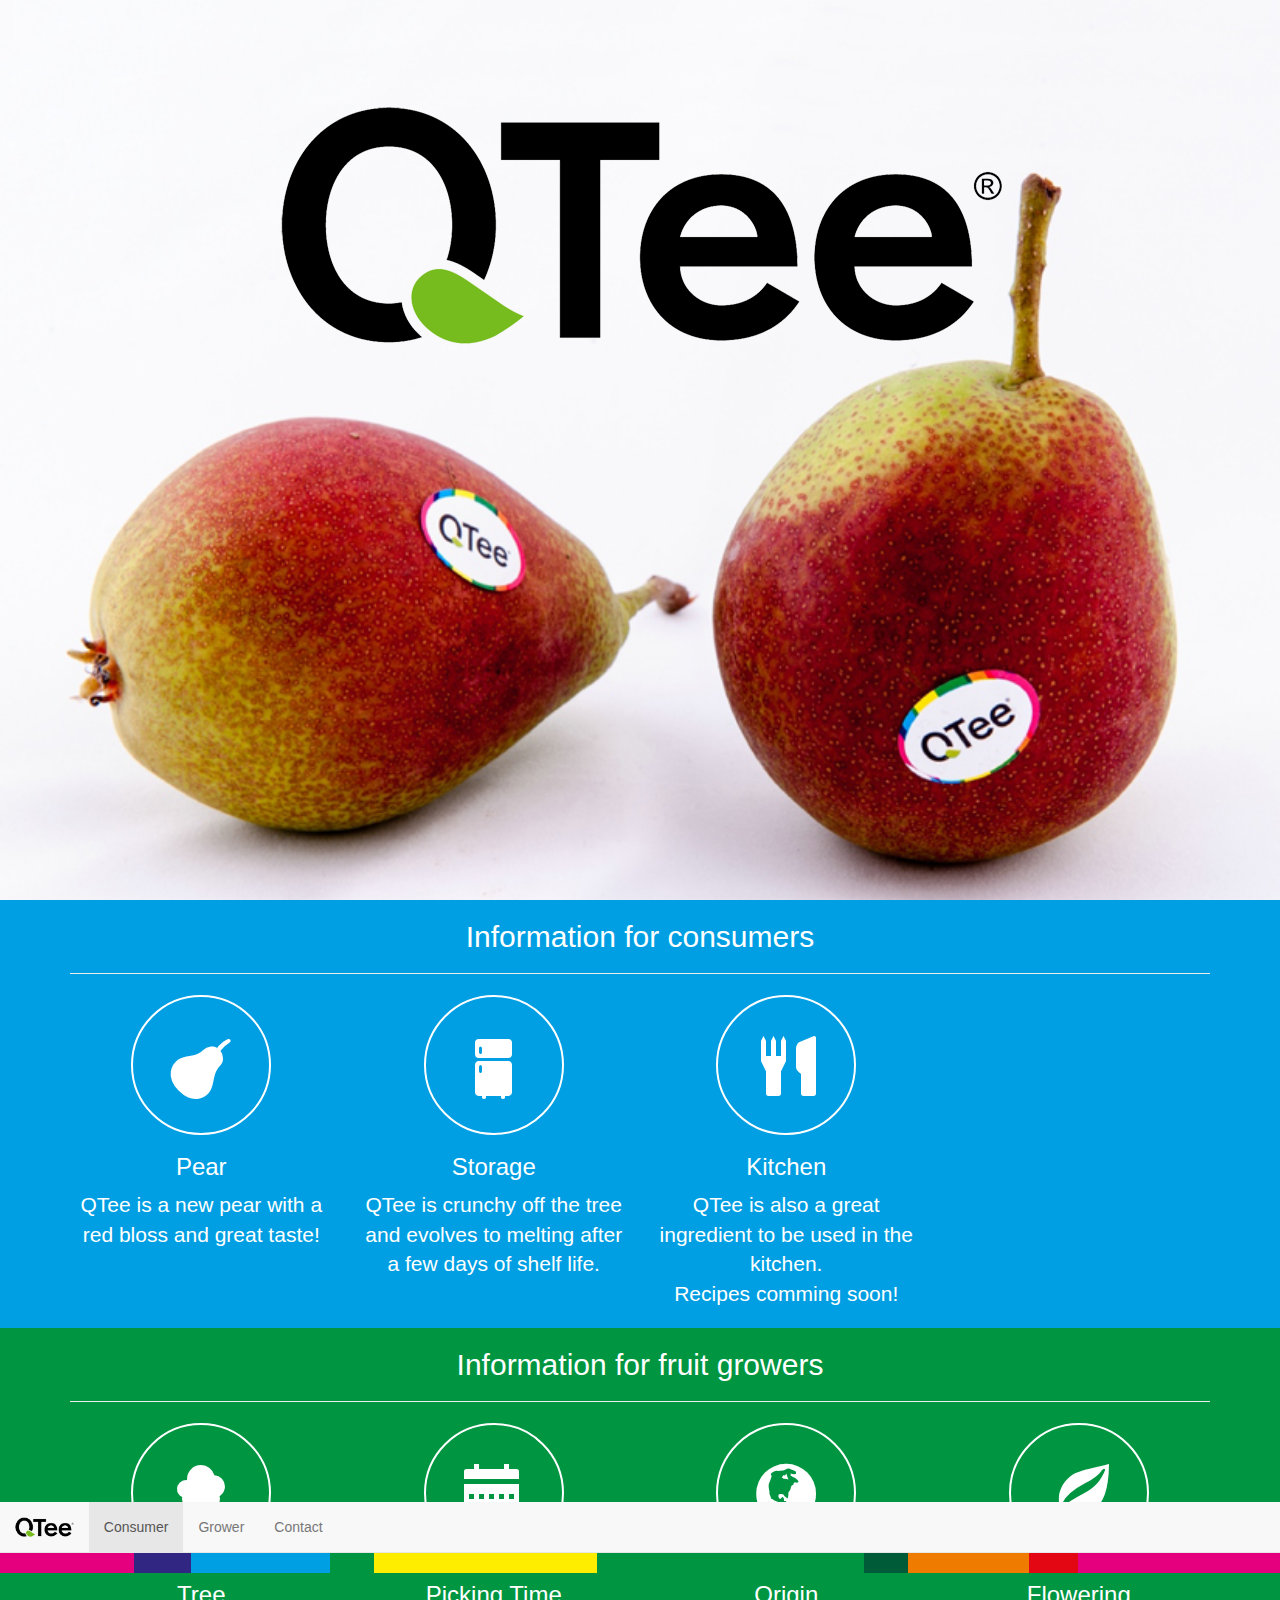
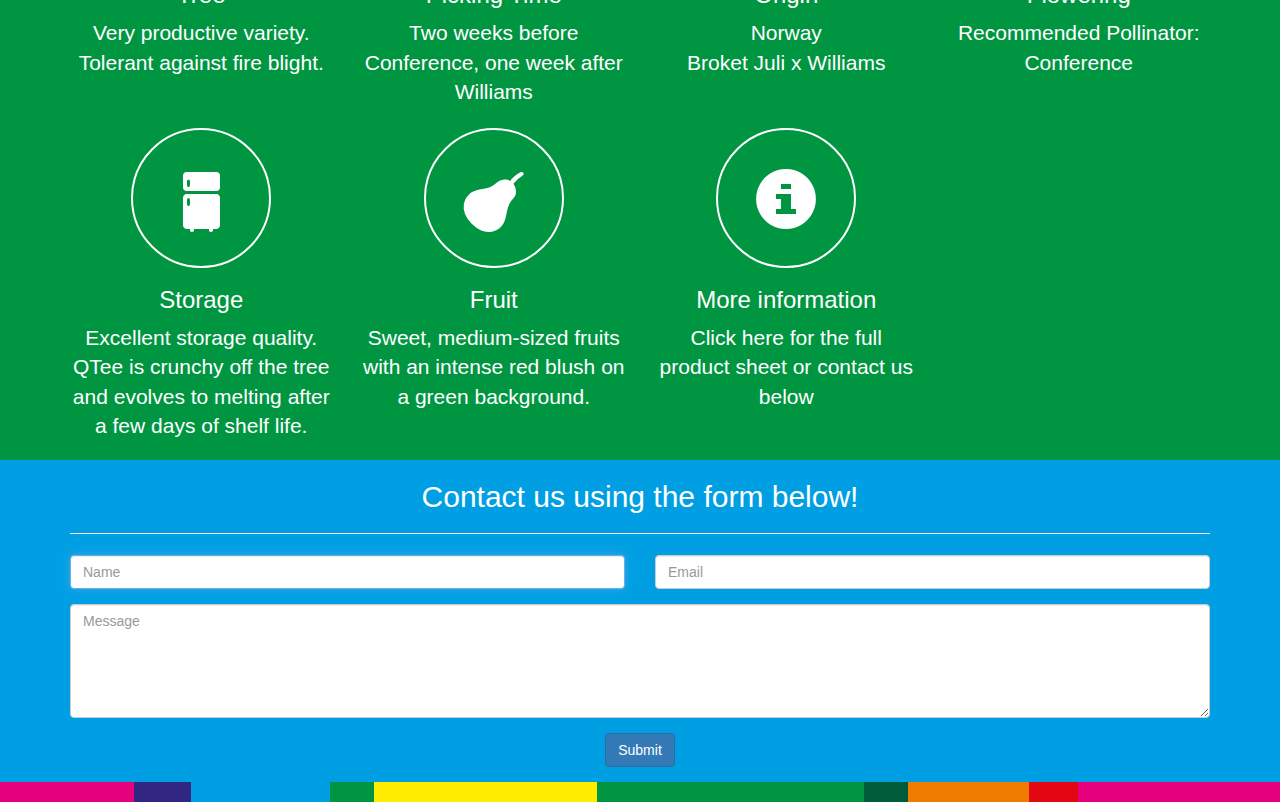
==== commit fa3c174e: "update" ====
--- a/test/index.html
+++ b/test/index.html
@@ -52,11 +52,11 @@
 	
 	<!-- HOME Section -->
 	<div id="home" class="home">
-		<div class="text-vcenter">
+		<!--<div class="text-vcenter">-->
 			<img src="assets/img/logo-med.png" id="qtee-logo" class="img-responsive" alt="Responsive image">
 			<!--<h3>lorem ipsum</h3>-->
 			<!--<a href="#about" class="btn btn-default btn-lg">Continue</a>-->
-		</div>
+		<!--</div>-->
 	</div>
 	<!-- /HOME Section -->
 	
@@ -83,7 +83,7 @@
 					<i class="glyphicon glyphicon-cutlery"></i>
 					<h3>Kitchen</h3>
 					<p class="lead">
-						QTee tastes great as is, but can also be used in the kitchen!<br>
+						QTee is also a great ingredient to be used in the kitchen.<br>
 						Recipes comming soon!
 					</p>
 				</div>
@@ -138,7 +138,7 @@
 						Sweet, medium-sized fruits with an intense red blush on a green background.
 					</p>
 				</div>
-				<a class="link" href="http://www.abcz-group.com/en/trans/catalogue/fichiers-joints/3261-celina-pear-early-red-blushed-variety-carolus-grard.pdf">
+				<a target="_blank" class="link" href="http://www.abcz-group.com/en/trans/catalogue/fichiers-joints/3261-celina-pear-early-red-blushed-variety-carolus-grard.pdf">
 				<div class="col-sm-3 col-xs-6">
 					<i class="glyphicon glyphicon-info-sign"></i>
 					<h3>More information</h3>
@@ -155,7 +155,7 @@
 	<!-- CONTACT Section -->
 	<div id="contact" class="pad-section">
 		<div class="container">
-			<h2 class="text-center">Contact us using the form below!</h2>
+			<h2 class="text-center">Contact us using the form below!</h2> <hr>
 			<div class="row">
 				<div class="col-sm-12 text-center">
 				</div>
--- a/test/assets/css/test.css
+++ b/test/assets/css/test.css
@@ -50,6 +50,7 @@
 }
 #qtee-logo{
 	margin: 0 auto;
+	margin-top: 100px;
 }
 
 #home{
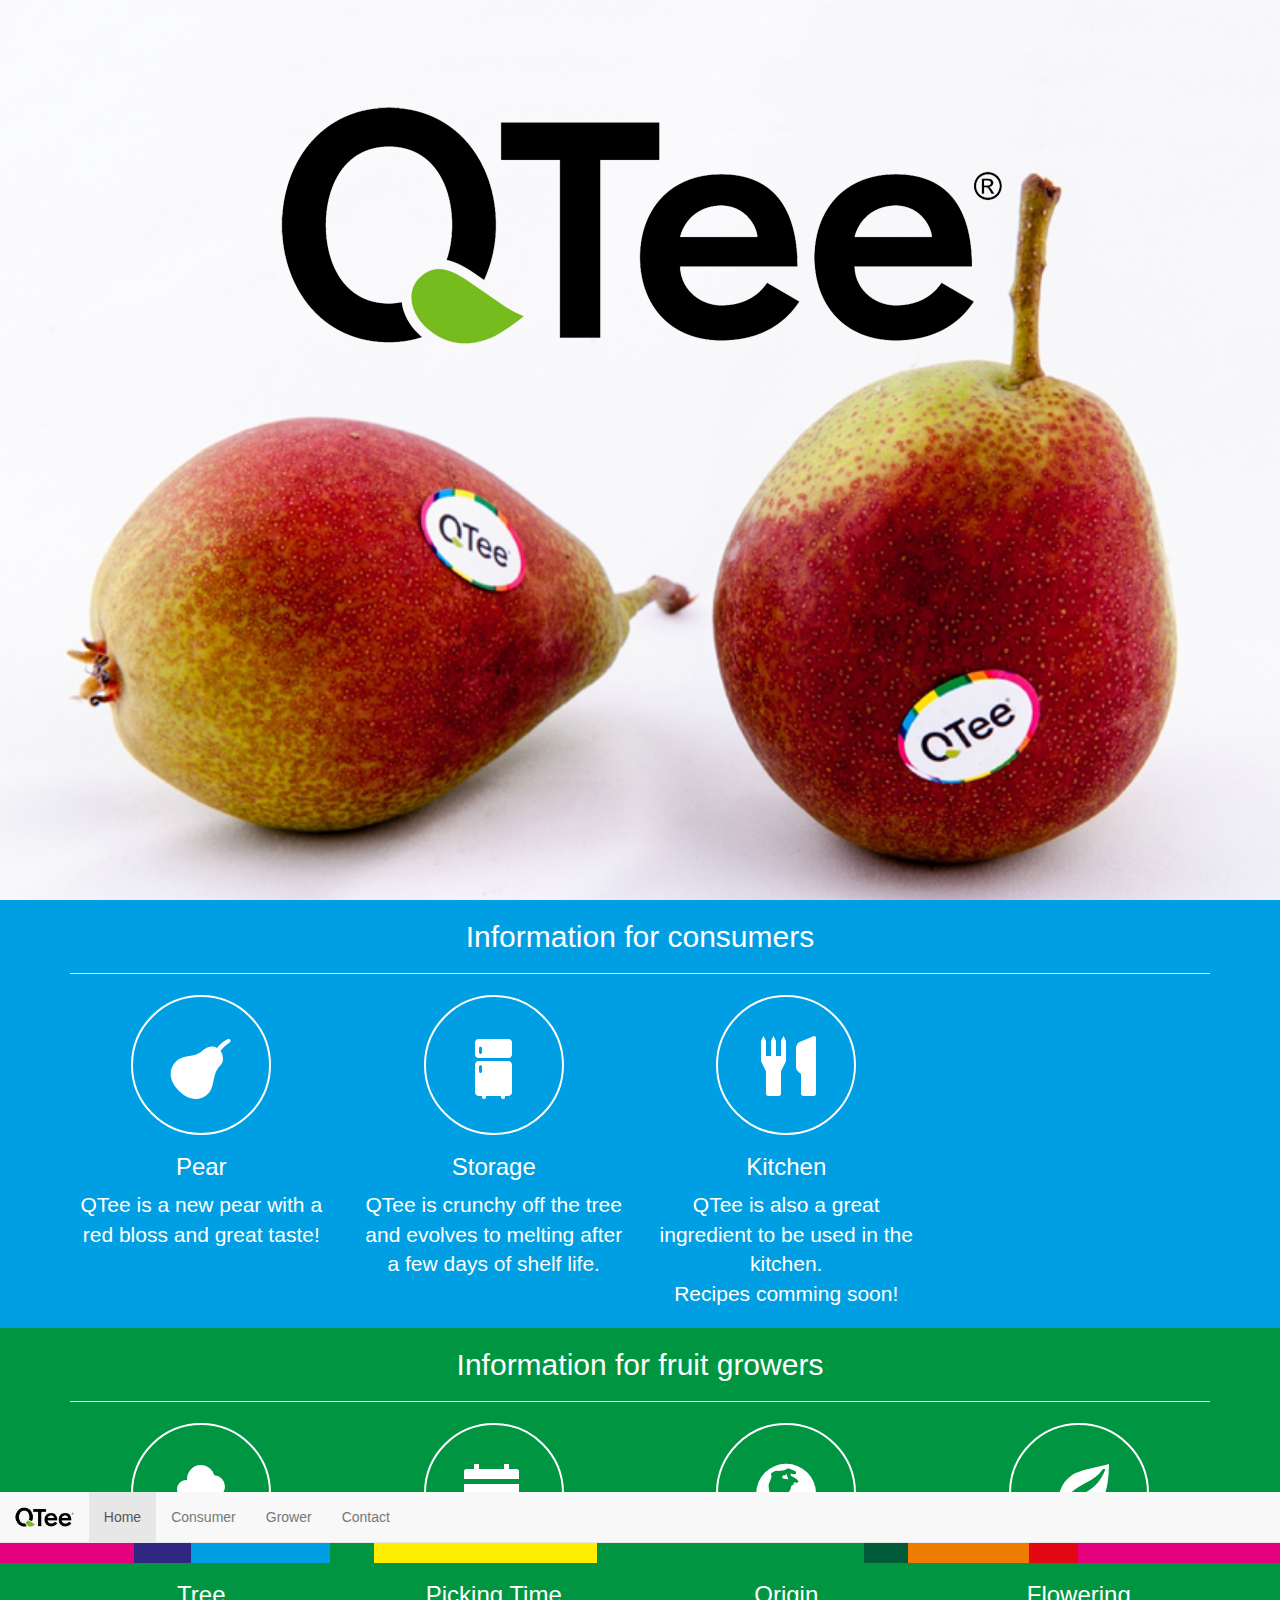
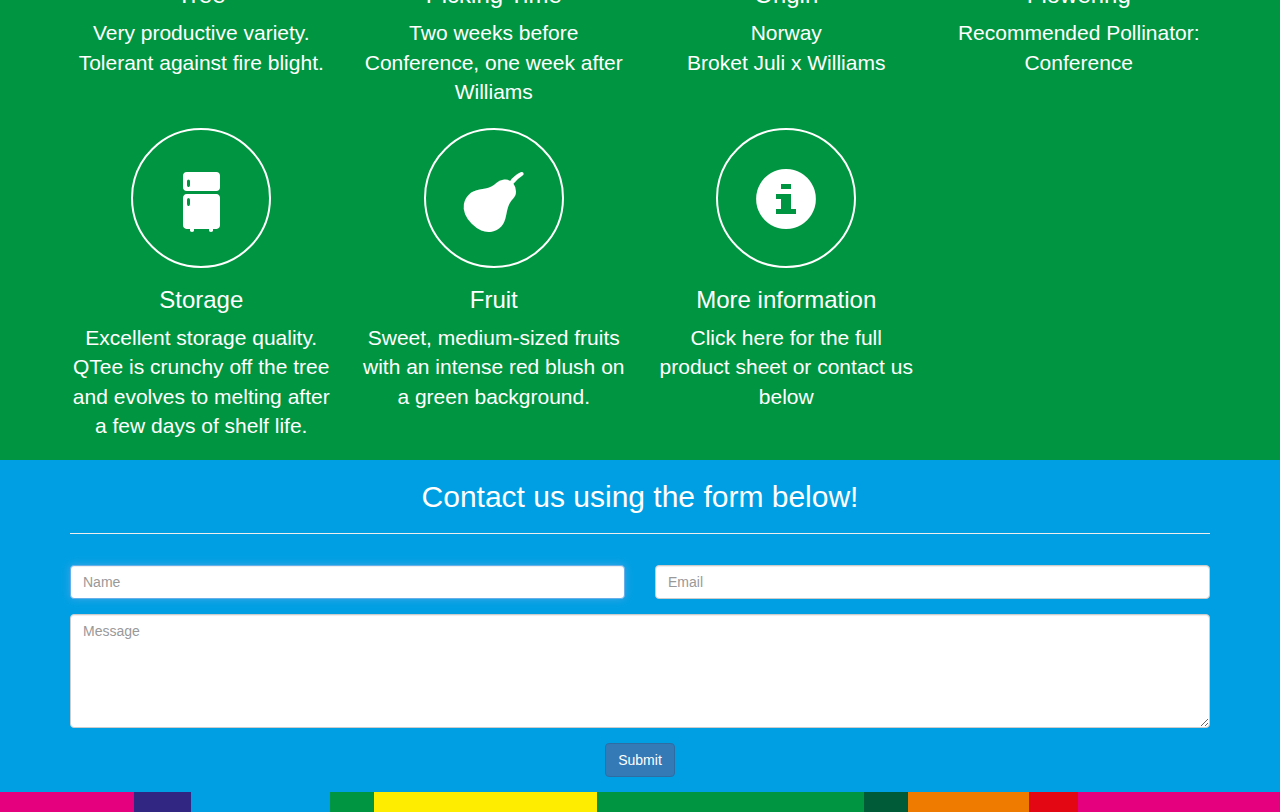
==== commit 6e29e608: "form" ====
--- a/test/index.html
+++ b/test/index.html
@@ -38,7 +38,8 @@
 					</div>
 					<div class="collapse navbar-collapse" id="bs-example-navbar-collapse-1">
 						<ul class="nav navbar-nav">
-							<li class="active"><a href="#Consumer">Consumer<span class="sr-only">(current)</span></a></li>
+							<li class="active"><a href="#home">Home<span class="sr-only">(current)</span></a></li>
+							<li><a href="#Consumer">Consumer</a></li>
 							<li><a href="#Grower">Grower</a></li>
 							<li><a href="#contact">Contact</a></li>
 						</ul>
@@ -160,32 +161,52 @@
 				<div class="col-sm-12 text-center">
 				</div>
 			</div>
-			<div class="row">
-				<div class="col-sm-6 form-group">
-					<input class="form-control" id="name" name="name" placeholder="Name" type="text" required autofocus />
-				</div>
-				<div class="col-sm-6 form-group" >
-					<input class="form-control" id="email" name="email" placeholder="Email" type="email" required />
-				</div>
-			</div>
-			<div class="row">
-				<div class="col-sm-12 text-center form-group">
-					<textarea class="form-control" id="message" name="message" placeholder="Message" rows="5"></textarea>
-				</div>	
-			</div>
-			<div class="row">
-				<div class="col-md-12 text-center form-group">
-					<button class="btn btn-primary" type="submit">Submit</button>
-				</div>
-			</div>
+			<p id="formResponse"><?php if($error) { echo($error); } ?></p>
+			<form id="contactform" name="contactform" method="post" action="">
+				<div class="row">
+					<div class="col-sm-6 form-group">
+						<input class="form-control" id="name" name="name" placeholder="Name" type="text" required autofocus />
+						<input id="lastname" name="lastname" placeholder="lastnameName" type="text"/>
+					</div>
+					<div class="col-sm-6 form-group" >
+						<input class="form-control" id="email" name="email" placeholder="Email" type="email" required />
+					</div>
+				</div>
+				<div class="row">
+					<div class="col-sm-12 text-center form-group">
+						<textarea class="form-control" id="message" name="message" placeholder="Message" rows="5"></textarea>
+					</div>	
+				</div>
+				<div class="row">
+					<div class="col-md-12 text-center form-group">
+						<button class="btn btn-primary" type="submit">Submit</button>
+					</div>
+				</div>
+			</form>
 		</div>
 	</div>
 	<!-- /CONTACT Section -->
-
-	
-	<div class="qtee-colors"></div>
+	
 	<!-- jQuery (necessary for Bootstrap's JavaScript plugins) -->
 	<script src="https://ajax.googleapis.com/ajax/libs/jquery/1.11.1/jquery.min.js"></script>
+	
+	<script>
+	$(document).ready(function(){
+		$("#contactform").submit(function() {
+			$.post('sendemail.php', { lastname: $('#lastname').val(), email: $('#email').val(), name: $('#name').val(), message: $('#message').val() }, function(data) {
+				$("#formResponse").html(data).fadeIn('100');
+				$("#name").val('');
+				$("#email").val('');
+				$("#message").val('');
+			}, 'text');
+			return false;
+		});
+	});
+	</script>
+
+	
+	<div class="qtee-colors"></div>
+	
 	<!-- Include all compiled plugins (below), or include individual files as needed -->
 	<script src="assets/bootstrap/dist/js/bootstrap.min.js"></script>
 </body>
--- a/test/assets/css/test.css
+++ b/test/assets/css/test.css
@@ -108,6 +108,10 @@
 	color: #ffffff;
 }
 
+#lastname{
+	display:none;
+}
+
 /* Small devices (tablets, 768px and up) */
 @media (min-width:768px) {
 
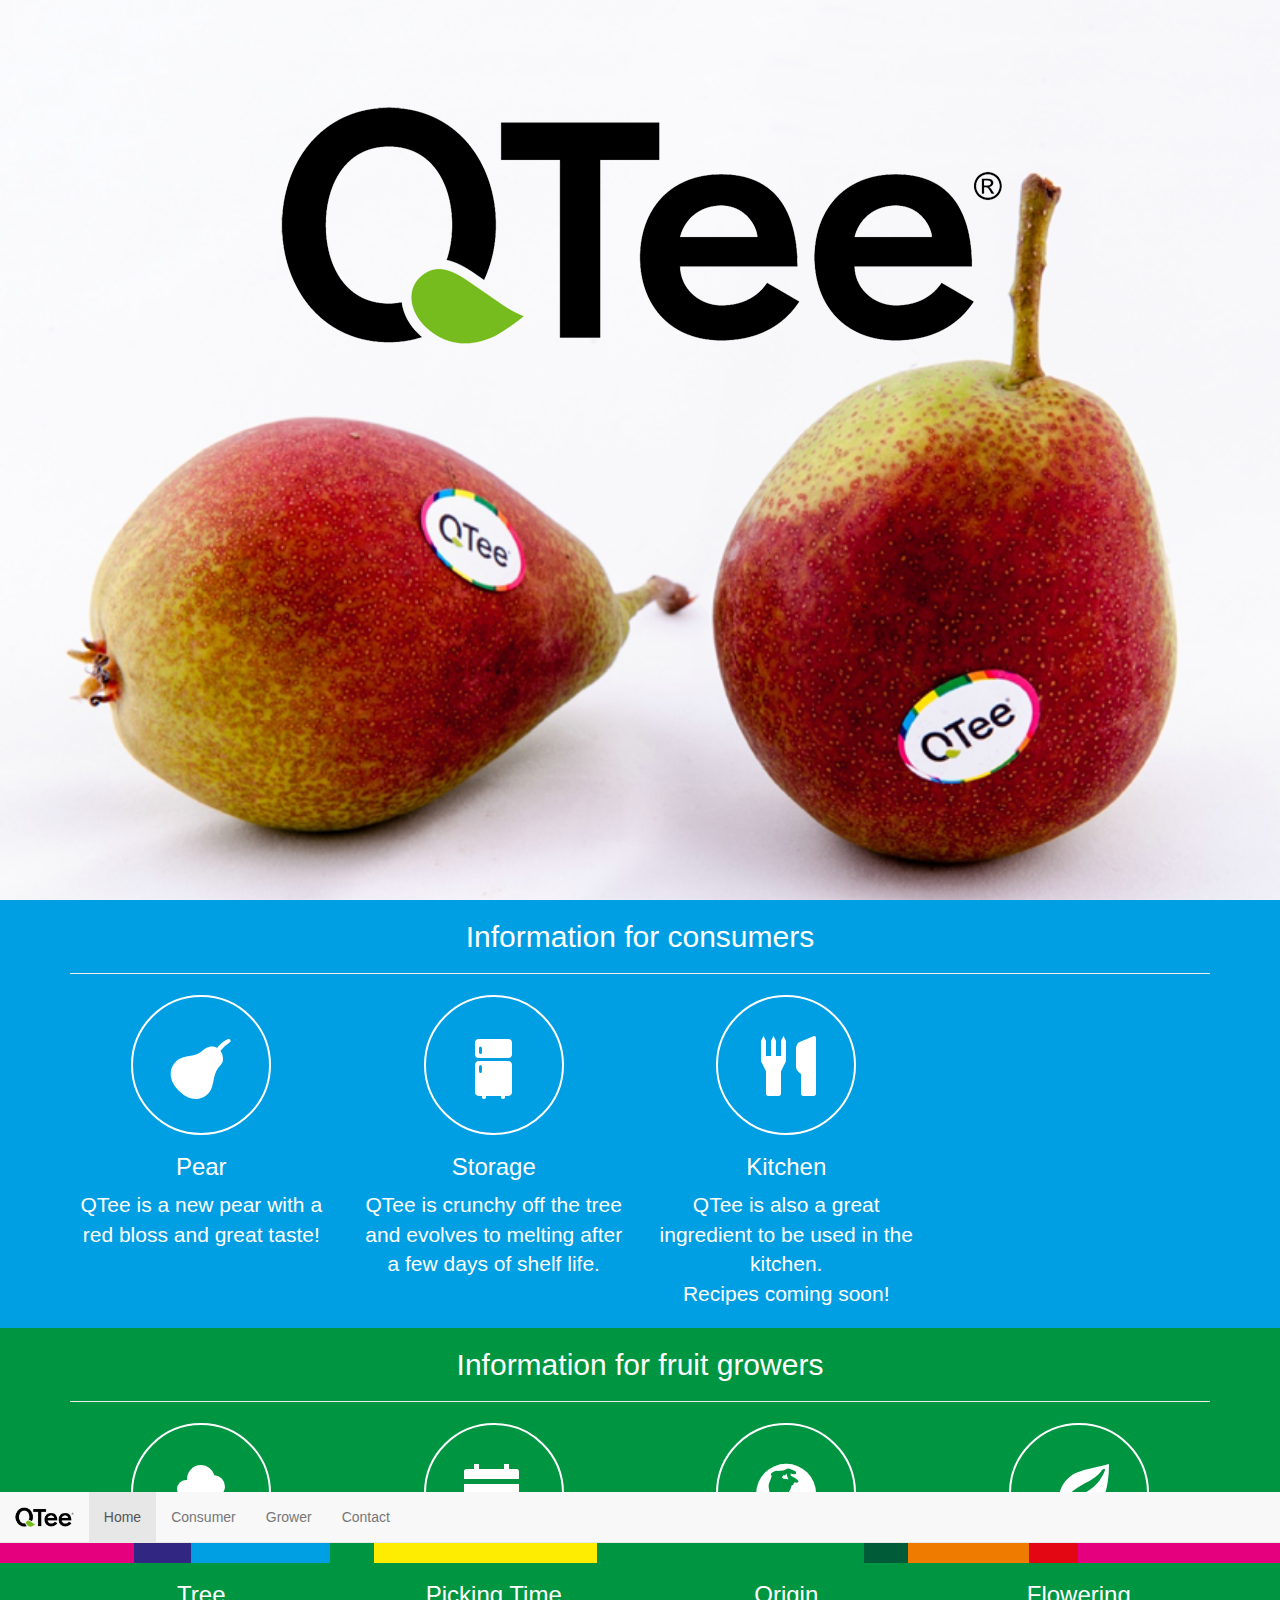
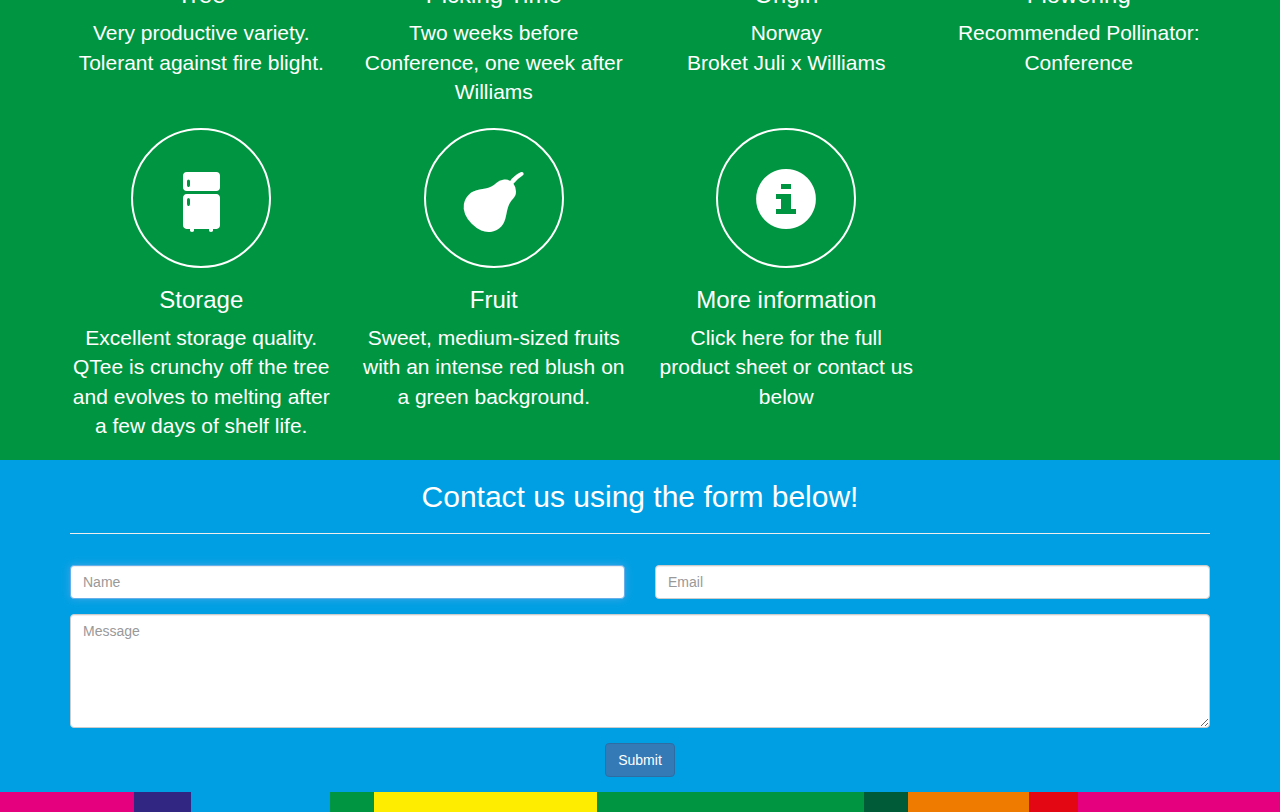
==== commit 2d093809: "spelling" ====
--- a/test/index.html
+++ b/test/index.html
@@ -85,7 +85,7 @@
 					<h3>Kitchen</h3>
 					<p class="lead">
 						QTee is also a great ingredient to be used in the kitchen.<br>
-						Recipes comming soon!
+						Recipes coming soon!
 					</p>
 				</div>
 			</div>
